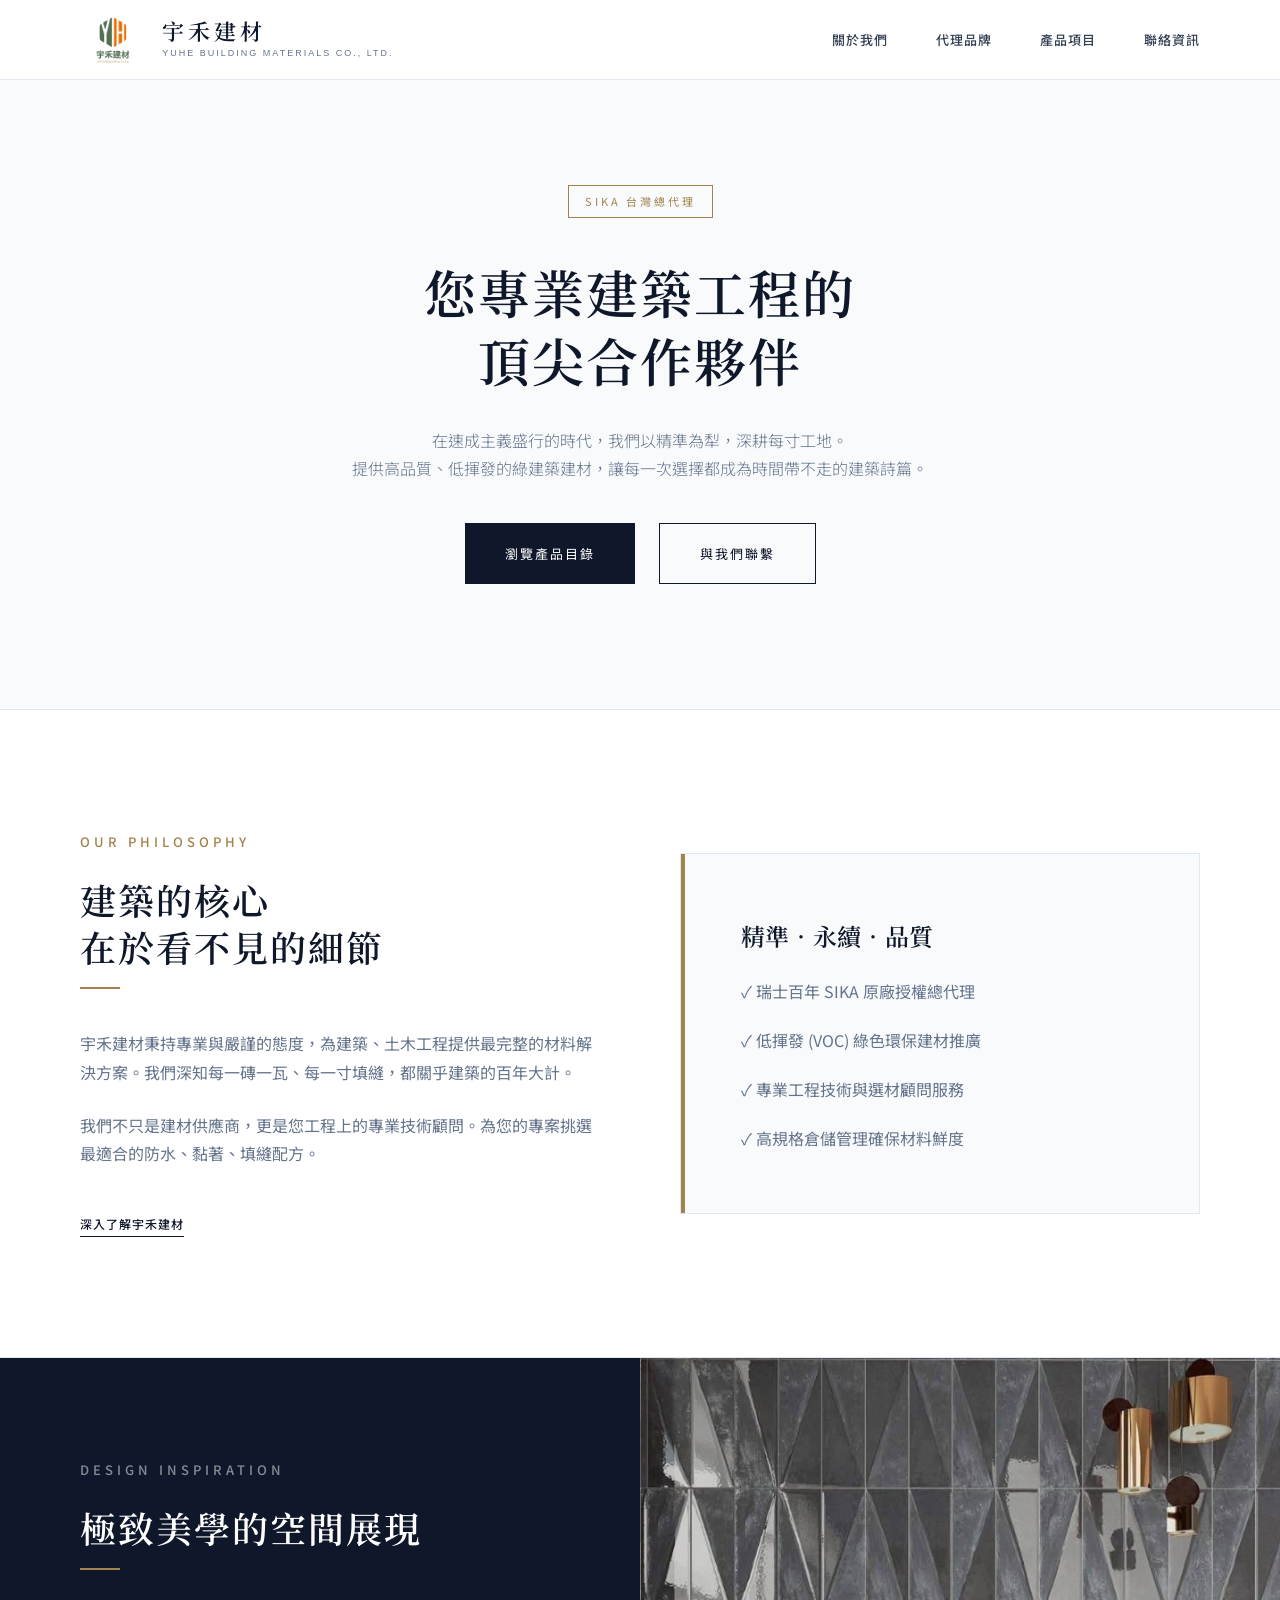
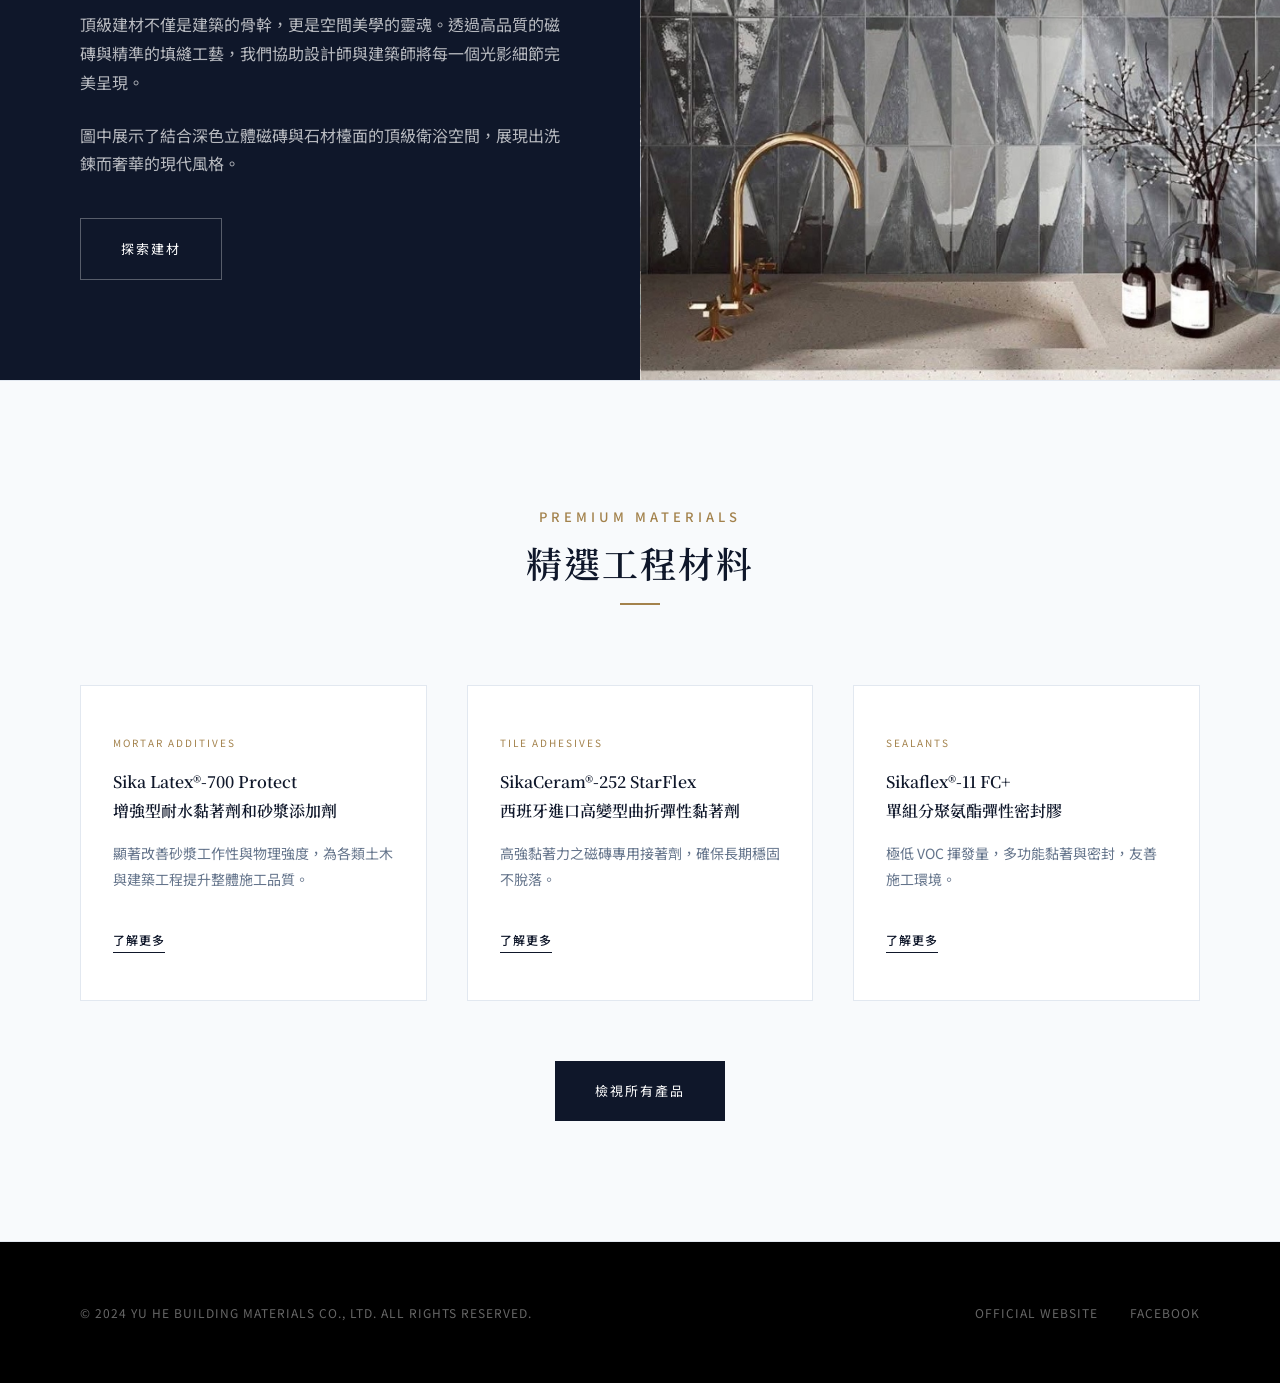
==== index.html @ 23c0bd8a "Add project showcase section with uploaded image" ====
<!DOCTYPE html>
<html lang="zh-TW">
<head>
  <meta charset="UTF-8">
  <meta name="viewport" content="width=device-width, initial-scale=1.0">
  <title>首頁 | 宇禾建材 YU HE BUILDING MATERIALS</title>
  <link rel="preconnect" href="https://fonts.googleapis.com">
  <link href="https://fonts.googleapis.com/css2?family=Noto+Serif+TC:wght@400;600;700&family=Noto+Sans+TC:wght@300;400;500&display=swap" rel="stylesheet">
  <link rel="stylesheet" href="style.css">
</head>
<body>
  <header>
    <div class="container header-inner">
      <a href="index.html" class="brand" style="flex-direction: row; align-items: center; gap: 16px;">
        <img src="logo.jpg" alt="宇禾建材 YH Logo" style="height: 56px; width: auto; mix-blend-mode: multiply;">
        <div style="display: flex; flex-direction: column;">
          <span class="brand-zh serif">宇禾建材</span>
          <span class="brand-en">Yuhe Building Materials Co., Ltd.</span>
        </div>
      </a>
      <div class="hamburger" id="mobile-menu-btn">
        <span></span><span></span><span></span>
      </div>
      <nav class="nav-links" id="nav-links">
        <a href="about.html" class="">關於我們</a>
        <a href="brand.html" class="">代理品牌</a>
        <a href="products.html" class="">產品項目</a>
        <a href="contact.html" class="">聯絡資訊</a>
      </nav>
    </div>
  </header>
  <div class="page-content">
    
      <section class="hero" style="display: flex; align-items: center; justify-content: center; min-height: 70vh; text-align: center;">
        <div class="container">
          <div class="hero-content" style="max-width: 800px; margin: 0 auto;">
            <span class="hero-tag reveal">SIKA 台灣總代理</span>
            <h1 class="hero-title reveal delay-1" style="font-size: 52px; line-height: 1.3;">您專業建築工程的<br>頂尖合作夥伴</h1>
            <p class="hero-desc reveal delay-2" style="font-size: 16px; margin: 0 auto 40px auto; color: var(--color-text-muted);">在速成主義盛行的時代，我們以精準為犁，深耕每寸工地。<br>提供高品質、低揮發的綠建築建材，讓每一次選擇都成為時間帶不走的建築詩篇。</p>
            <div class="hero-actions reveal delay-3" style="justify-content: center;">
              <a href="products.html" class="btn btn-primary">瀏覽產品目錄</a>
              <a href="contact.html" class="btn btn-outline">與我們聯繫</a>
            </div>
          </div>
        </div>
      </section>

      <!-- Scrollable Content 1: Brand Introduction -->
      <section class="section" style="background-color: var(--color-bg);">
        <div class="container grid-2" style="align-items: center;">
          <div class="reveal">
            <span class="section-subtitle">Our Philosophy</span>
            <h2 class="section-title">建築的核心<br>在於看不見的細節</h2>
            <div class="divider"></div>
            <p style="color: var(--color-text-muted); margin-bottom: 24px;">宇禾建材秉持專業與嚴謹的態度，為建築、土木工程提供最完整的材料解決方案。我們深知每一磚一瓦、每一寸填縫，都關乎建築的百年大計。</p>
            <p style="color: var(--color-text-muted); margin-bottom: 40px;">我們不只是建材供應商，更是您工程上的專業技術顧問。為您的專案挑選最適合的防水、黏著、填縫配方。</p>
            <a href="about.html" class="product-link">深入了解宇禾建材</a>
          </div>
          <div class="reveal delay-2" style="background-color: var(--color-bg-alt); padding: 60px; border: 1px solid var(--color-border); position: relative;">
            <div style="position: absolute; top: 0; left: 0; width: 4px; height: 100%; background-color: var(--color-accent);"></div>
            <h3 style="font-size: 24px; color: var(--color-primary); margin-bottom: 20px; font-weight: 600;" class="serif">精準．永續．品質</h3>
            <ul style="list-style: none; display: flex; flex-direction: column; gap: 20px; color: var(--color-text-muted);">
              <li>✓ 瑞士百年 SIKA 原廠授權總代理</li>
              <li>✓ 低揮發 (VOC) 綠色環保建材推廣</li>
              <li>✓ 專業工程技術與選材顧問服務</li>
              <li>✓ 高規格倉儲管理確保材料鮮度</li>
            </ul>
          </div>
        </div>
      </section>

      <!-- Scrollable Content 1.5: Project Showcase -->
      <section class="section" style="padding: 0; background-color: var(--color-primary); color: #FFF; overflow: hidden;">
        <div class="grid-2" style="gap: 0; align-items: stretch;">
          <div class="reveal" style="padding: 100px 80px; display: flex; flex-direction: column; justify-content: center;">
            <span class="section-subtitle" style="color: rgba(255,255,255,0.5);">Design Inspiration</span>
            <h2 class="section-title" style="color: #FFF;">極致美學的空間展現</h2>
            <div class="divider" style="background-color: var(--color-accent);"></div>
            <p style="color: rgba(255,255,255,0.7); margin-bottom: 24px;">頂級建材不僅是建築的骨幹，更是空間美學的靈魂。透過高品質的磁磚與精準的填縫工藝，我們協助設計師與建築師將每一個光影細節完美呈現。</p>
            <p style="color: rgba(255,255,255,0.7); margin-bottom: 40px;">圖中展示了結合深色立體磁磚與石材檯面的頂級衛浴空間，展現出洗鍊而奢華的現代風格。</p>
            <div>
              <a href="products.html" class="btn btn-outline" style="border-color: rgba(255,255,255,0.3); color: #FFF;">探索建材</a>
            </div>
          </div>
          <div class="reveal delay-2" style="position: relative; min-height: 600px;">
            <div style="position: absolute; inset: 0; background-image: url('showcase.jpg'); background-size: cover; background-position: center; border-left: 1px solid rgba(255,255,255,0.1);"></div>
          </div>
        </div>
      </section>

      <!-- Scrollable Content 2: Feature Products -->
      <section class="section" style="background-color: var(--color-bg-alt);">
        <div class="container">
          <div style="text-align: center; margin-bottom: 80px;" class="reveal">
            <span class="section-subtitle" style="display:inline-block; margin-bottom:12px;">Premium Materials</span>
            <h2 class="section-title">精選工程材料</h2>
            <div class="divider" style="margin: 0 auto;"></div>
          </div>
          <div class="grid-3">
            <div class="product-card reveal delay-1">
              <span class="product-category">Mortar Additives</span>
              <h3 class="product-title" style="font-size: 16px; min-height: 50px;">Sika Latex®-700 Protect<br>增強型耐水黏著劑和砂漿添加劑</h3>
              <p>顯著改善砂漿工作性與物理強度，為各類土木與建築工程提升整體施工品質。</p>
              <a href="products.html" class="product-link">了解更多</a>
            </div>
            <div class="product-card reveal delay-2">
              <span class="product-category">Tile Adhesives</span>
              <h3 class="product-title" style="font-size: 16px; min-height: 50px;">SikaCeram®-252 StarFlex<br>西班牙進口高變型曲折彈性黏著劑</h3>
              <p>高強黏著力之磁磚專用接著劑，確保長期穩固不脫落。</p>
              <a href="products.html" class="product-link">了解更多</a>
            </div>
            <div class="product-card reveal delay-3">
              <span class="product-category">Sealants</span>
              <h3 class="product-title" style="font-size: 16px; min-height: 50px;">Sikaflex®-11 FC+<br>單組分聚氨酯彈性密封膠</h3>
              <p>極低 VOC 揮發量，多功能黏著與密封，友善施工環境。</p>
              <a href="products.html" class="product-link">了解更多</a>
            </div>
          </div>
          <div style="text-align: center; margin-top: 60px;" class="reveal delay-4">
            <a href="products.html" class="btn btn-primary">檢視所有產品</a>
          </div>
        </div>
      </section>
    
  </div>
  <footer>
    <div class="container footer-inner">
      <div class="copyright">&copy; 2024 YU HE BUILDING MATERIALS CO., LTD. ALL RIGHTS RESERVED.</div>
      <div class="footer-links">
        <a href="index.html">OFFICIAL WEBSITE</a>
        <a href="https://www.facebook.com/p/%E5%AE%87%E7%A6%BE%E5%BB%BA%E6%9D%90-61561918858893/" target="_blank">FACEBOOK</a>
      </div>
    </div>
  </footer>
  
  <script>
    // Mobile menu toggle
    const btn = document.getElementById('mobile-menu-btn');
    const nav = document.getElementById('nav-links');
    if(btn && nav) {
      btn.addEventListener('click', () => {
        nav.classList.toggle('active');
      });
    }

    // Scroll Animations
    document.addEventListener("DOMContentLoaded", () => {
      const observer = new IntersectionObserver((entries) => {
        entries.forEach(entry => {
          if (entry.isIntersecting) {
            entry.target.classList.add('active');
          }
        });
      }, { threshold: 0.1 });

      document.querySelectorAll('.reveal').forEach(el => {
        observer.observe(el);
      });
      
      // Trigger animations for elements already in viewport on load
      setTimeout(() => {
        document.querySelectorAll('.reveal').forEach(el => {
          const rect = el.getBoundingClientRect();
          if(rect.top < window.innerHeight) {
            el.classList.add('active');
          }
        });
      }, 100);
    });
  </script>
</body>
</html>
---- style.css ----
:root {
  --color-primary: #0F172A;
  --color-secondary: #334155;
  --color-accent: #A3824C;
  --color-accent-hover: #8C6D3A;
  --color-bg: #FFFFFF;
  --color-bg-alt: #F8FAFC;
  --color-border: #E2E8F0;
  --color-text: #1E293B;
  --color-text-muted: #64748B;
  --spacing-section: 120px;
  --layout-max-width: 1200px;
  --transition-standard: all 0.4s ease;
}
* { margin: 0; padding: 0; box-sizing: border-box; }
html { scroll-behavior: smooth; }
body { 
  font-family: 'Noto Sans TC', sans-serif; 
  background-color: var(--color-bg);
  color: var(--color-text);
  line-height: 1.8;
  -webkit-font-smoothing: antialiased;
}
h1, h2, h3, h4, .serif { font-family: 'Noto Serif TC', serif; font-weight: 600; }
a { text-decoration: none; color: inherit; transition: var(--transition-standard); }
ul { list-style: none; }
.container { max-width: var(--layout-max-width); margin: 0 auto; padding: 0 40px; }
.grid-2 { display: grid; grid-template-columns: 1fr 1fr; gap: 80px; }
.grid-3 { display: grid; grid-template-columns: repeat(3, 1fr); gap: 40px; }
.section-title { font-size: 36px; color: var(--color-primary); margin-bottom: 16px; line-height: 1.3; letter-spacing: 2px; }
.section-subtitle { font-size: 13px; text-transform: uppercase; letter-spacing: 4px; color: var(--color-accent); margin-bottom: 24px; display: block; font-weight: 500; }
.divider { width: 40px; height: 2px; background-color: var(--color-accent); margin-bottom: 40px; }
header { position: fixed; top: 0; left: 0; right: 0; background-color: rgba(255, 255, 255, 0.98); border-bottom: 1px solid var(--color-border); z-index: 1000; height: 80px; display: flex; align-items: center; }
.header-inner { display: flex; justify-content: space-between; align-items: center; width: 100%; }
.brand { display: flex; flex-direction: column; }
.brand-zh { font-size: 22px; color: var(--color-primary); letter-spacing: 4px; line-height: 1.2; }
.brand-en { font-size: 9px; color: var(--color-text-muted); letter-spacing: 2px; text-transform: uppercase; font-family: sans-serif; }
.nav-links { display: flex; gap: 48px; }
.nav-links a { font-size: 13px; letter-spacing: 1px; color: var(--color-secondary); font-weight: 500; position: relative; }
.nav-links a.active { color: var(--color-accent); }
.nav-links a::after { content: ''; position: absolute; bottom: -4px; left: 0; right: 0; height: 1px; background-color: var(--color-accent); transform: scaleX(0); transform-origin: right; transition: transform 0.4s ease; }
.nav-links a:hover::after, .nav-links a.active::after { transform: scaleX(1); transform-origin: left; }
.hamburger { display: none; flex-direction: column; gap: 5px; cursor: pointer; padding: 10px; z-index: 1001; }
.hamburger span { width: 24px; height: 2px; background: var(--color-primary); transition: 0.3s; }
.page-content { padding-top: 80px; min-height: calc(100vh - 150px); }
.hero { padding-top: 100px; padding-bottom: 120px; background-color: var(--color-bg-alt); border-bottom: 1px solid var(--color-border); overflow: hidden; }
.hero-content { max-width: 800px; }
.hero-tag { display: inline-block; padding: 6px 16px; border: 1px solid var(--color-accent); color: var(--color-accent); font-size: 11px; letter-spacing: 3px; text-transform: uppercase; margin-bottom: 40px; }
.hero-title { font-size: 56px; line-height: 1.2; color: var(--color-primary); margin-bottom: 32px; letter-spacing: 2px; }
.hero-desc { font-size: 18px; color: var(--color-text-muted); max-width: 600px; margin-bottom: 56px; font-weight: 300; }
.btn { display: inline-flex; align-items: center; justify-content: center; padding: 18px 40px; font-size: 13px; letter-spacing: 2px; text-transform: uppercase; cursor: pointer; border: none; text-align: center; }
.btn-primary { background-color: var(--color-primary); color: #FFF; }
.btn-primary:hover { background-color: var(--color-accent); }
.btn-outline { background-color: transparent; color: var(--color-primary); border: 1px solid var(--color-primary); }
.btn-outline:hover { background-color: var(--color-primary); color: #FFF; }
.hero-actions { display: flex; gap: 24px; }
.section { padding: var(--spacing-section) 0; border-bottom: 1px solid var(--color-border); }
.brand-content { padding-right: 40px; }
.brand-text p { margin-bottom: 24px; color: var(--color-text-muted); font-size: 15px; }
.brand-stats { display: grid; grid-template-columns: 1fr 1fr; gap: 32px; margin-top: 48px; border-top: 1px solid var(--color-border); padding-top: 40px; }
.stat-item { display: flex; flex-direction: column; }
.stat-num { font-size: 36px; color: var(--color-primary); line-height: 1; margin-bottom: 8px; }
.stat-label { font-size: 12px; color: var(--color-text-muted); letter-spacing: 1px; text-transform: uppercase; }
.brand-image-placeholder { background-color: var(--color-primary); height: 100%; min-height: 500px; display: flex; flex-direction: column; align-items: center; justify-content: center; color: #FFF; text-align: center; padding: 40px; }
.sika-logo { font-size: 64px; letter-spacing: 12px; margin-bottom: 16px; font-weight: 700; }
.sika-sub { font-size: 11px; letter-spacing: 4px; opacity: 0.6; font-family: sans-serif; }
.product-card { border: 1px solid var(--color-border); padding: 48px 32px; background-color: var(--color-bg); transition: var(--transition-standard); }
.product-card:hover { border-color: var(--color-accent); box-shadow: 0 10px 30px rgba(15, 23, 42, 0.05); transform: translateY(-4px); }
.product-category { font-size: 10px; color: var(--color-accent); letter-spacing: 2px; text-transform: uppercase; margin-bottom: 16px; display: block; }
.product-title { font-size: 20px; color: var(--color-primary); margin-bottom: 16px; }
.product-card p { font-size: 14px; color: var(--color-text-muted); margin-bottom: 32px; }
.product-link { font-size: 12px; color: var(--color-primary); letter-spacing: 1px; font-weight: 500; text-transform: uppercase; border-bottom: 1px solid var(--color-primary); padding-bottom: 4px; }
.product-link:hover { color: var(--color-accent); border-color: var(--color-accent); }
.contact-wrapper { background-color: var(--color-primary); color: #FFF; padding: 80px; }
.contact-wrapper .section-title { color: #FFF; }
.contact-list { display: flex; flex-direction: column; gap: 32px; }
.contact-item { display: flex; flex-direction: column; gap: 8px; }
.contact-item-label { font-size: 11px; color: var(--color-accent); letter-spacing: 2px; text-transform: uppercase; }
.contact-item-value { font-size: 18px; font-weight: 300; letter-spacing: 1px; line-height: 1.6; }
.contact-item-value a { color: #FFF; }
.contact-item-value a:hover { color: var(--color-accent); }
.map-box { border: 1px solid rgba(255,255,255,0.2); height: 100%; min-height: 400px; display: flex; align-items: center; justify-content: center; background-color: rgba(255,255,255,0.02); }
.map-text { font-size: 13px; letter-spacing: 2px; color: rgba(255,255,255,0.5); text-transform: uppercase; }
footer { padding: 60px 0; background-color: #000000; color: rgba(255,255,255,0.4); font-size: 12px; letter-spacing: 1px; }
.footer-inner { display: flex; justify-content: space-between; align-items: center; }
.footer-links { display: flex; gap: 32px; }
.footer-links a:hover { color: #FFF; }

/* ANIMATIONS */
.reveal { opacity: 0; transform: translateY(40px); transition: all 1s cubic-bezier(0.2, 0.8, 0.2, 1); }
.reveal.active { opacity: 1; transform: translateY(0); }
.delay-1 { transition-delay: 0.2s; }
.delay-2 { transition-delay: 0.4s; }
.delay-3 { transition-delay: 0.6s; }
.delay-4 { transition-delay: 0.8s; }

/* RESPONSIVE DESIGN (RWD) */
@media (max-width: 992px) {
  :root { --spacing-section: 80px; }
  .grid-2 { grid-template-columns: 1fr; gap: 60px; } 
  .grid-3 { grid-template-columns: 1fr 1fr; gap: 32px; } 
  .contact-wrapper { padding: 40px; } 
  .hero-title { font-size: 40px !important; } 
  .brand-content { padding-right: 0; }
  .brand-image-placeholder { min-height: 350px; }
}
@media (max-width: 768px) {
  :root { --spacing-section: 60px; }
  .container { padding: 0 20px; }
  .grid-3 { grid-template-columns: 1fr; } 
  
  /* Mobile Menu */
  .hamburger { display: flex; }
  .nav-links { 
    display: flex; 
    flex-direction: column; 
    position: fixed; 
    top: 80px; left: 0; right: 0; 
    background-color: #FFF; 
    border-bottom: 1px solid var(--color-border);
    padding: 20px; gap: 24px; 
    text-align: center;
    box-shadow: 0 10px 20px rgba(0,0,0,0.05);
    opacity: 0; visibility: hidden;
    transform: translateY(-10px);
    transition: all 0.3s ease;
  }
  .nav-links.active { opacity: 1; visibility: visible; transform: translateY(0); }
  
  /* Sections */
  .hero { padding-top: 60px; padding-bottom: 60px; }
  .hero-title { font-size: 32px !important; }
  .hero-desc { font-size: 15px; margin-bottom: 40px; }
  .hero-actions { flex-direction: column; gap: 16px; width: 100%; }
  .btn { width: 100%; }
  .section-title { font-size: 28px; }
  .product-card { padding: 32px 24px; }
  
  .footer-inner { flex-direction: column; gap: 24px; text-align: center; } 
  .footer-links { flex-wrap: wrap; justify-content: center; gap: 16px; }
}
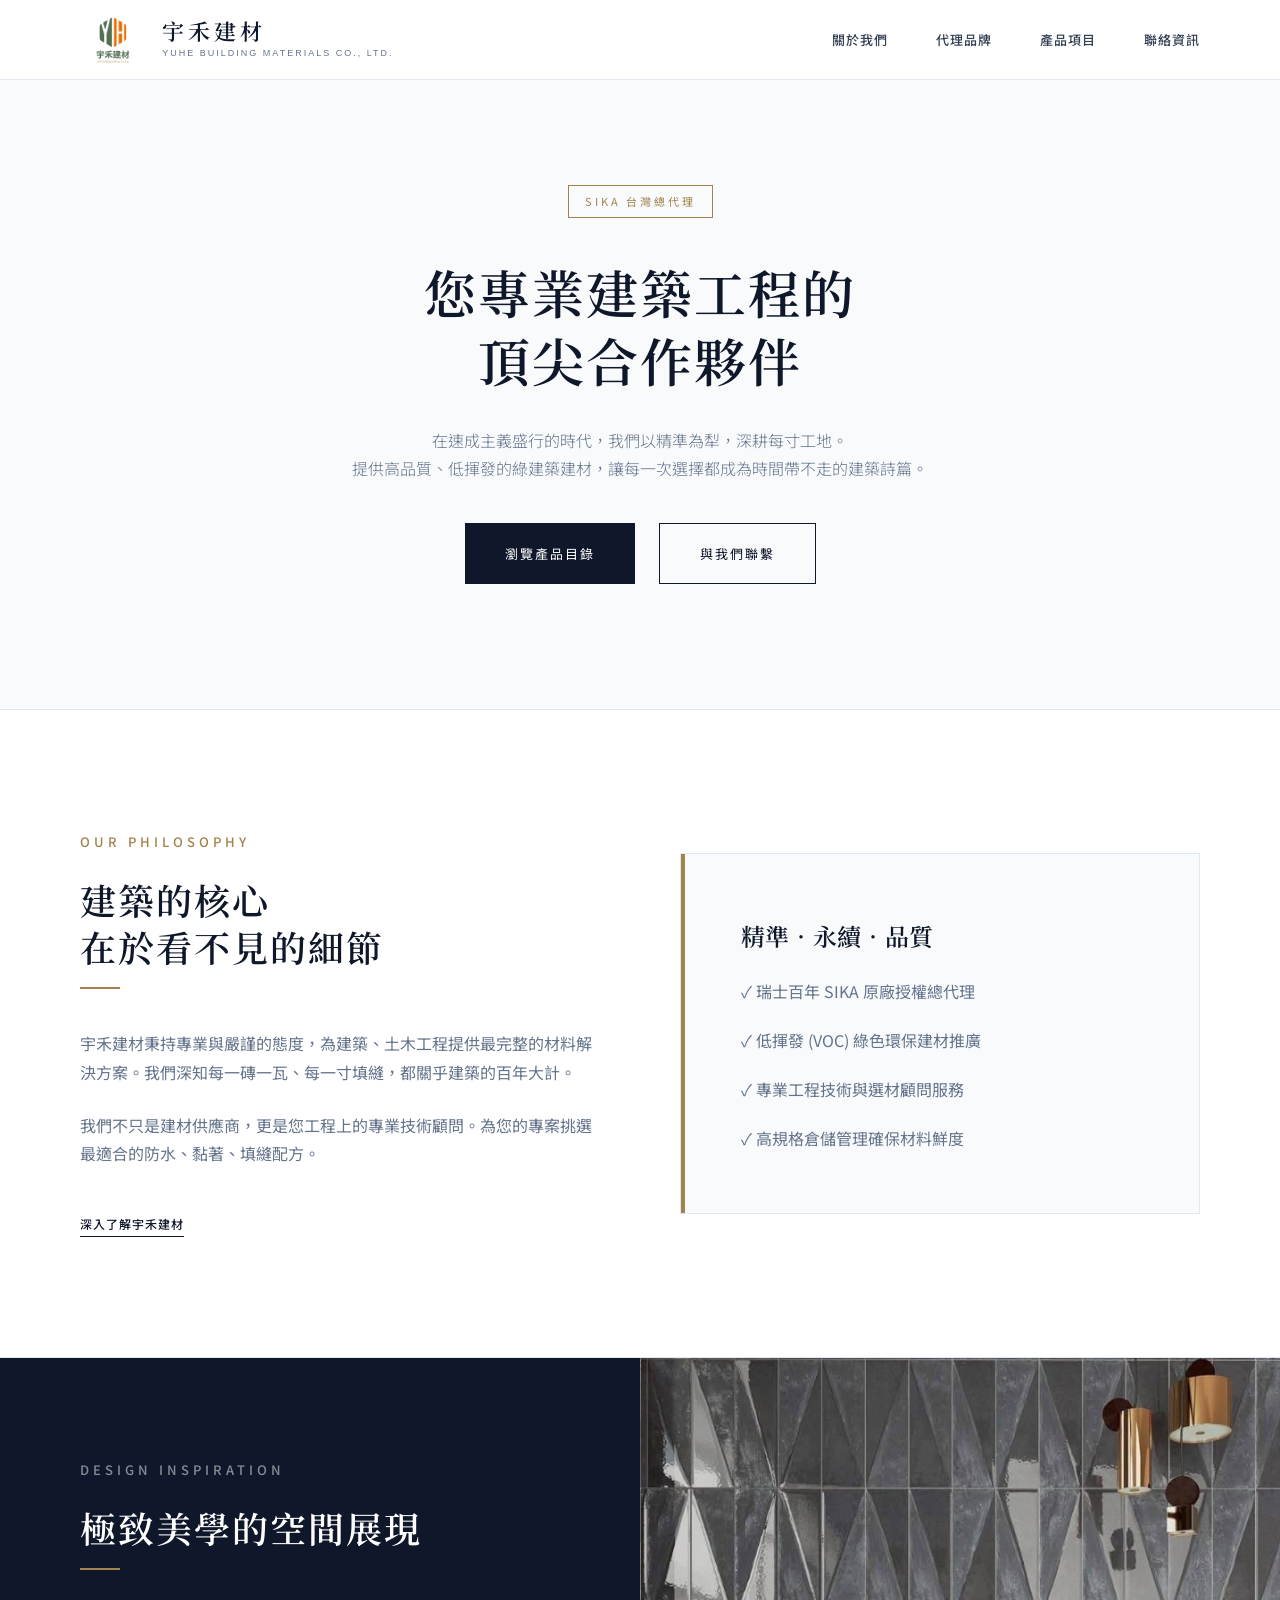
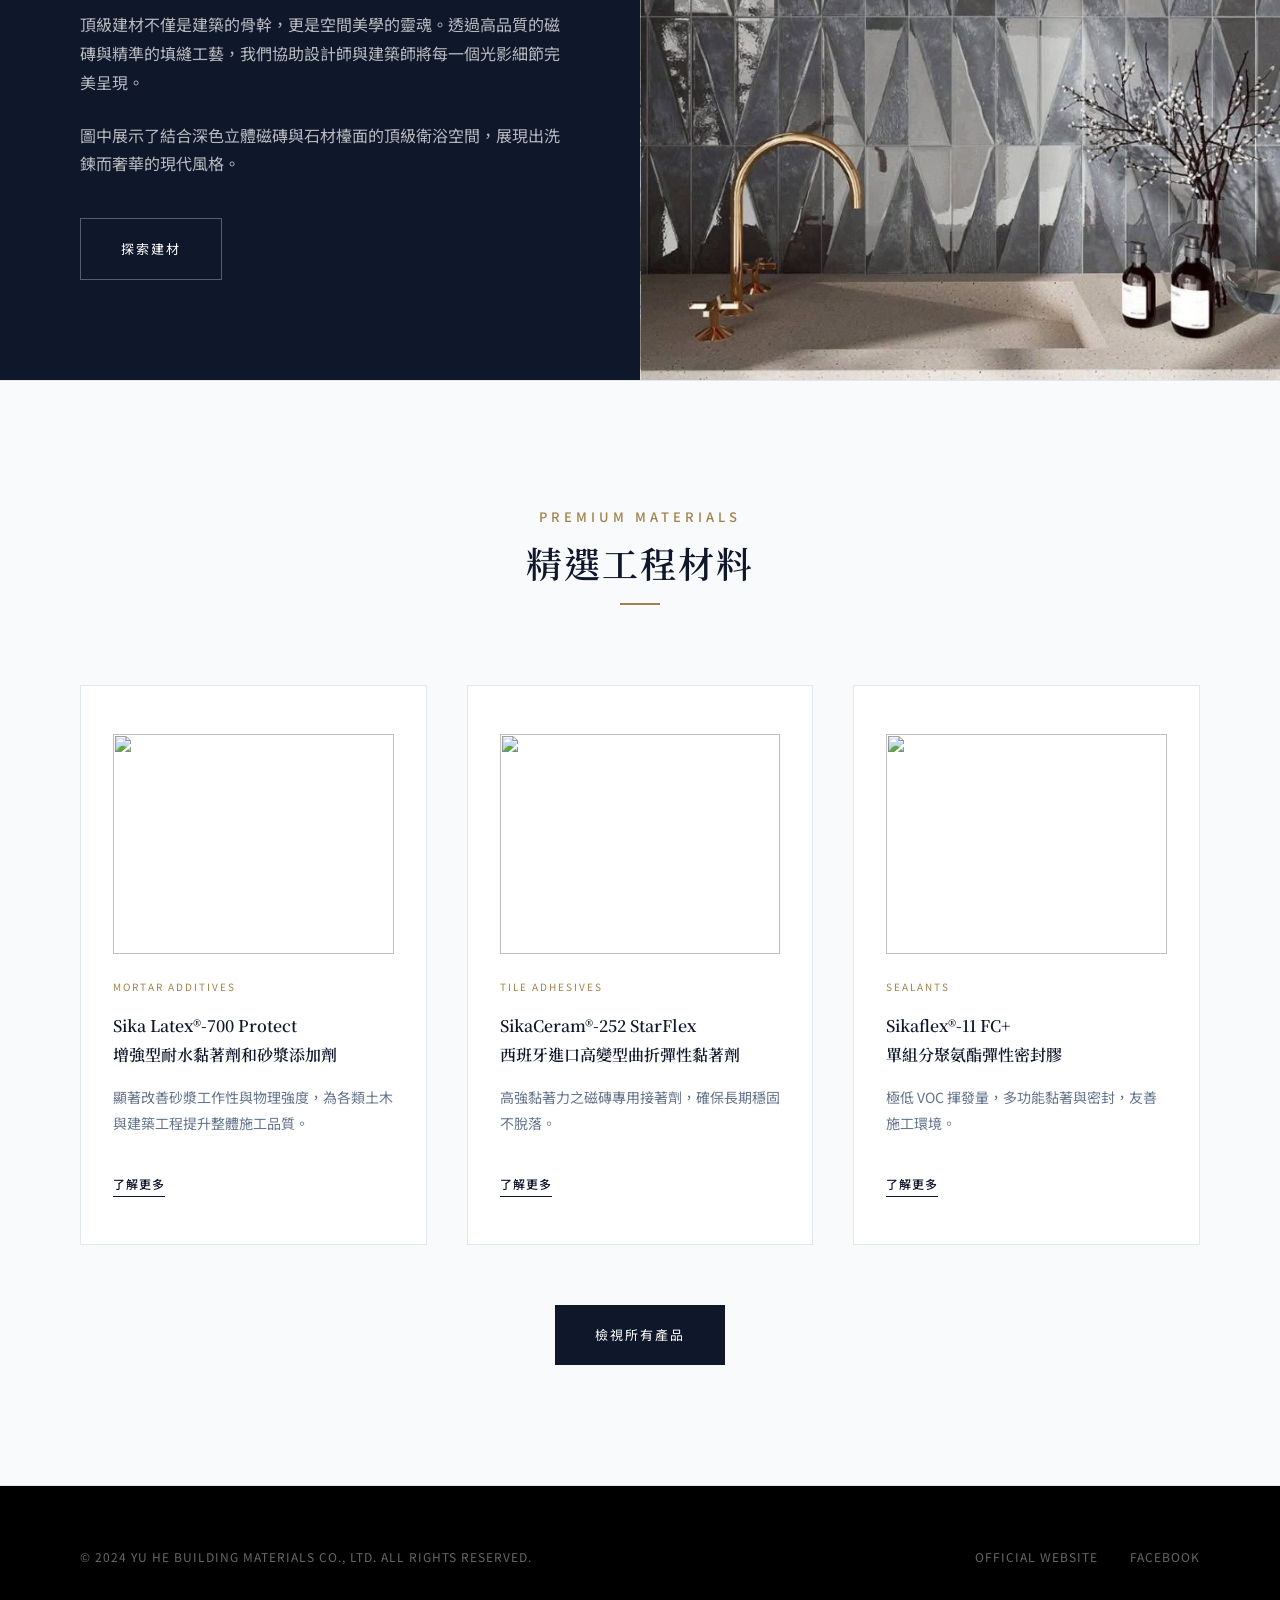
==== commit 29b5e434: "Fix product images not showing and add lazy loading" ====
--- a/index.html
+++ b/index.html
@@ -98,18 +98,21 @@
           </div>
           <div class="grid-3">
             <div class="product-card reveal delay-1">
+              <div style="text-align: center;"><img src="https://static.wixstatic.com/media/13d483_7caf9b67ad4b4cb39ee834f6c1eaee6c~mv2.jpg" loading="lazy" style="width: 100%; height: 220px; object-fit: contain; margin-bottom: 24px;"></div>
               <span class="product-category">Mortar Additives</span>
               <h3 class="product-title" style="font-size: 16px; min-height: 50px;">Sika Latex®-700 Protect<br>增強型耐水黏著劑和砂漿添加劑</h3>
               <p>顯著改善砂漿工作性與物理強度，為各類土木與建築工程提升整體施工品質。</p>
               <a href="products.html" class="product-link">了解更多</a>
             </div>
             <div class="product-card reveal delay-2">
+              <div style="text-align: center;"><img src="https://static.wixstatic.com/media/13d483_9706aa16a95a44fb89778eb01a4d1f8e~mv2.jpg" loading="lazy" style="width: 100%; height: 220px; object-fit: contain; margin-bottom: 24px;"></div>
               <span class="product-category">Tile Adhesives</span>
               <h3 class="product-title" style="font-size: 16px; min-height: 50px;">SikaCeram®-252 StarFlex<br>西班牙進口高變型曲折彈性黏著劑</h3>
               <p>高強黏著力之磁磚專用接著劑，確保長期穩固不脫落。</p>
               <a href="products.html" class="product-link">了解更多</a>
             </div>
             <div class="product-card reveal delay-3">
+              <div style="text-align: center;"><img src="https://static.wixstatic.com/media/13d483_5ffd7fae088a4349a107155f17cc42bf~mv2.jpg" loading="lazy" style="width: 100%; height: 220px; object-fit: contain; margin-bottom: 24px;"></div>
               <span class="product-category">Sealants</span>
               <h3 class="product-title" style="font-size: 16px; min-height: 50px;">Sikaflex®-11 FC+<br>單組分聚氨酯彈性密封膠</h3>
               <p>極低 VOC 揮發量，多功能黏著與密封，友善施工環境。</p>
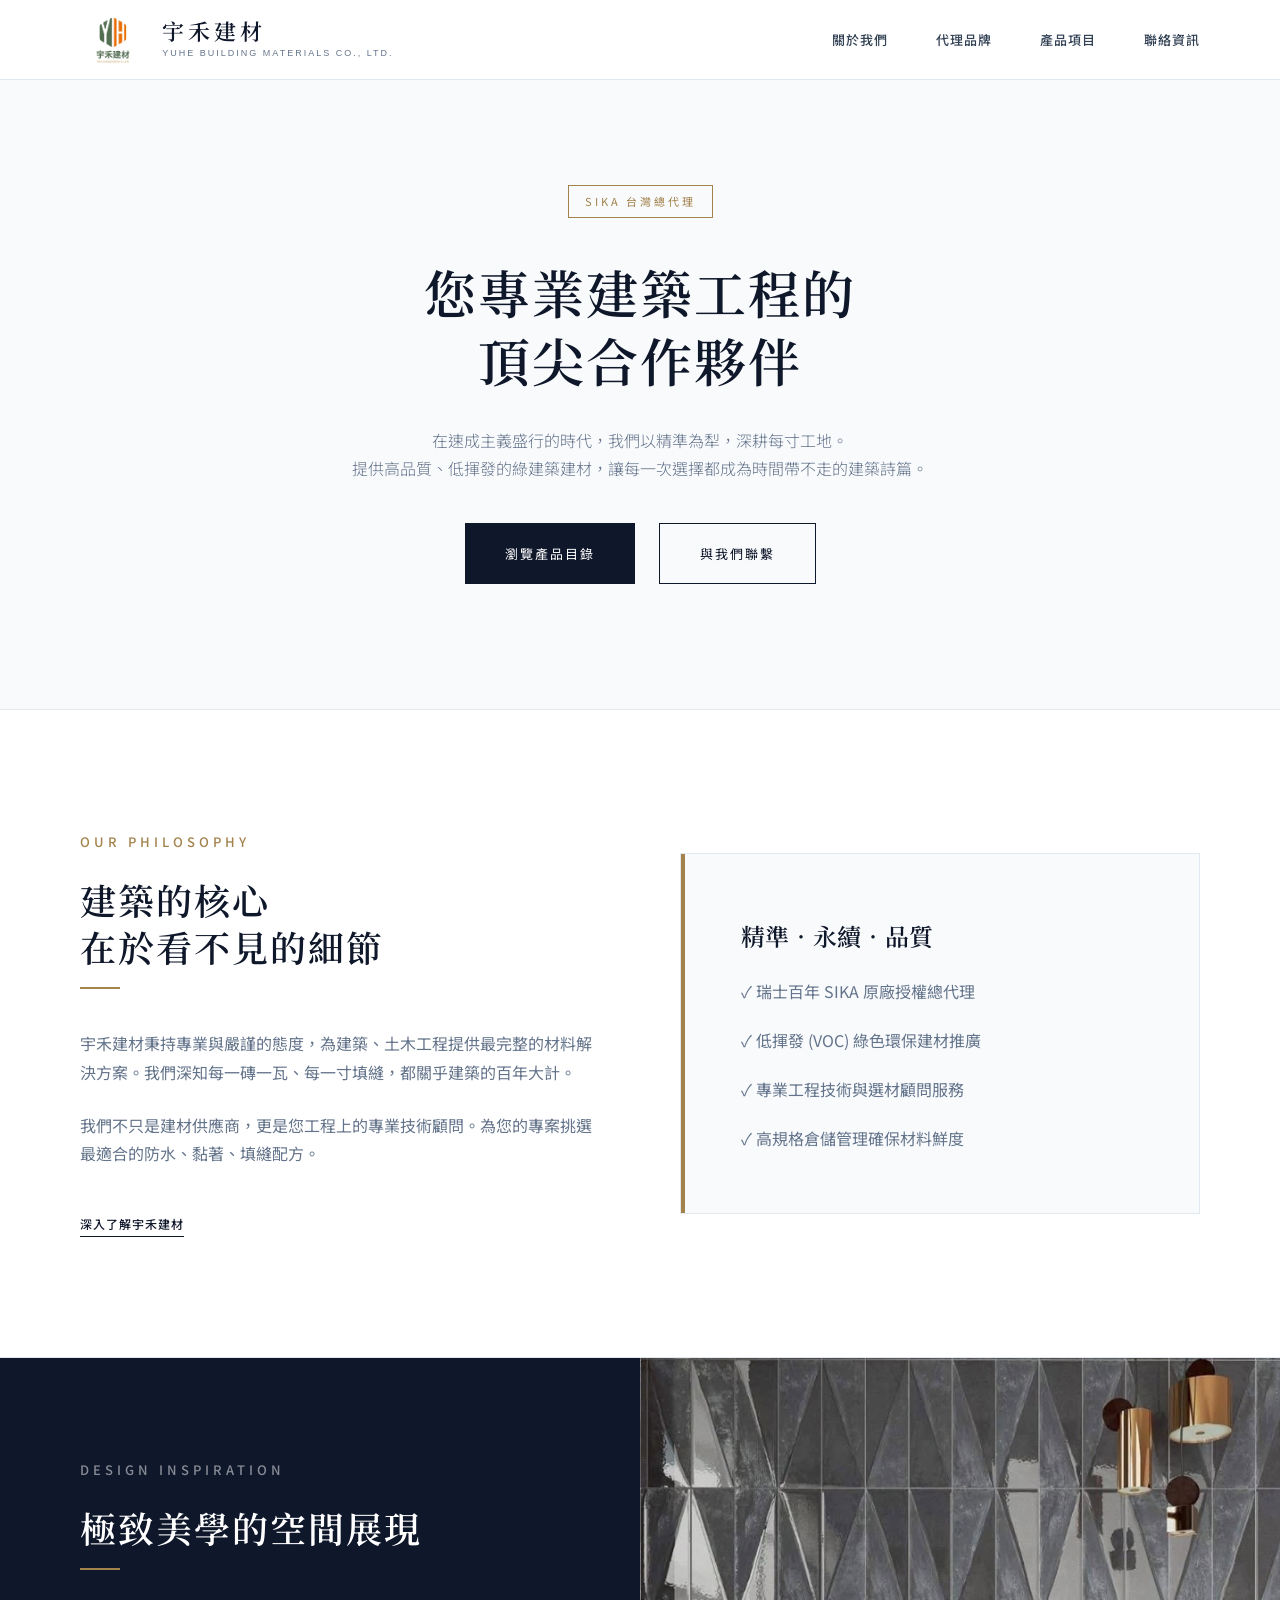
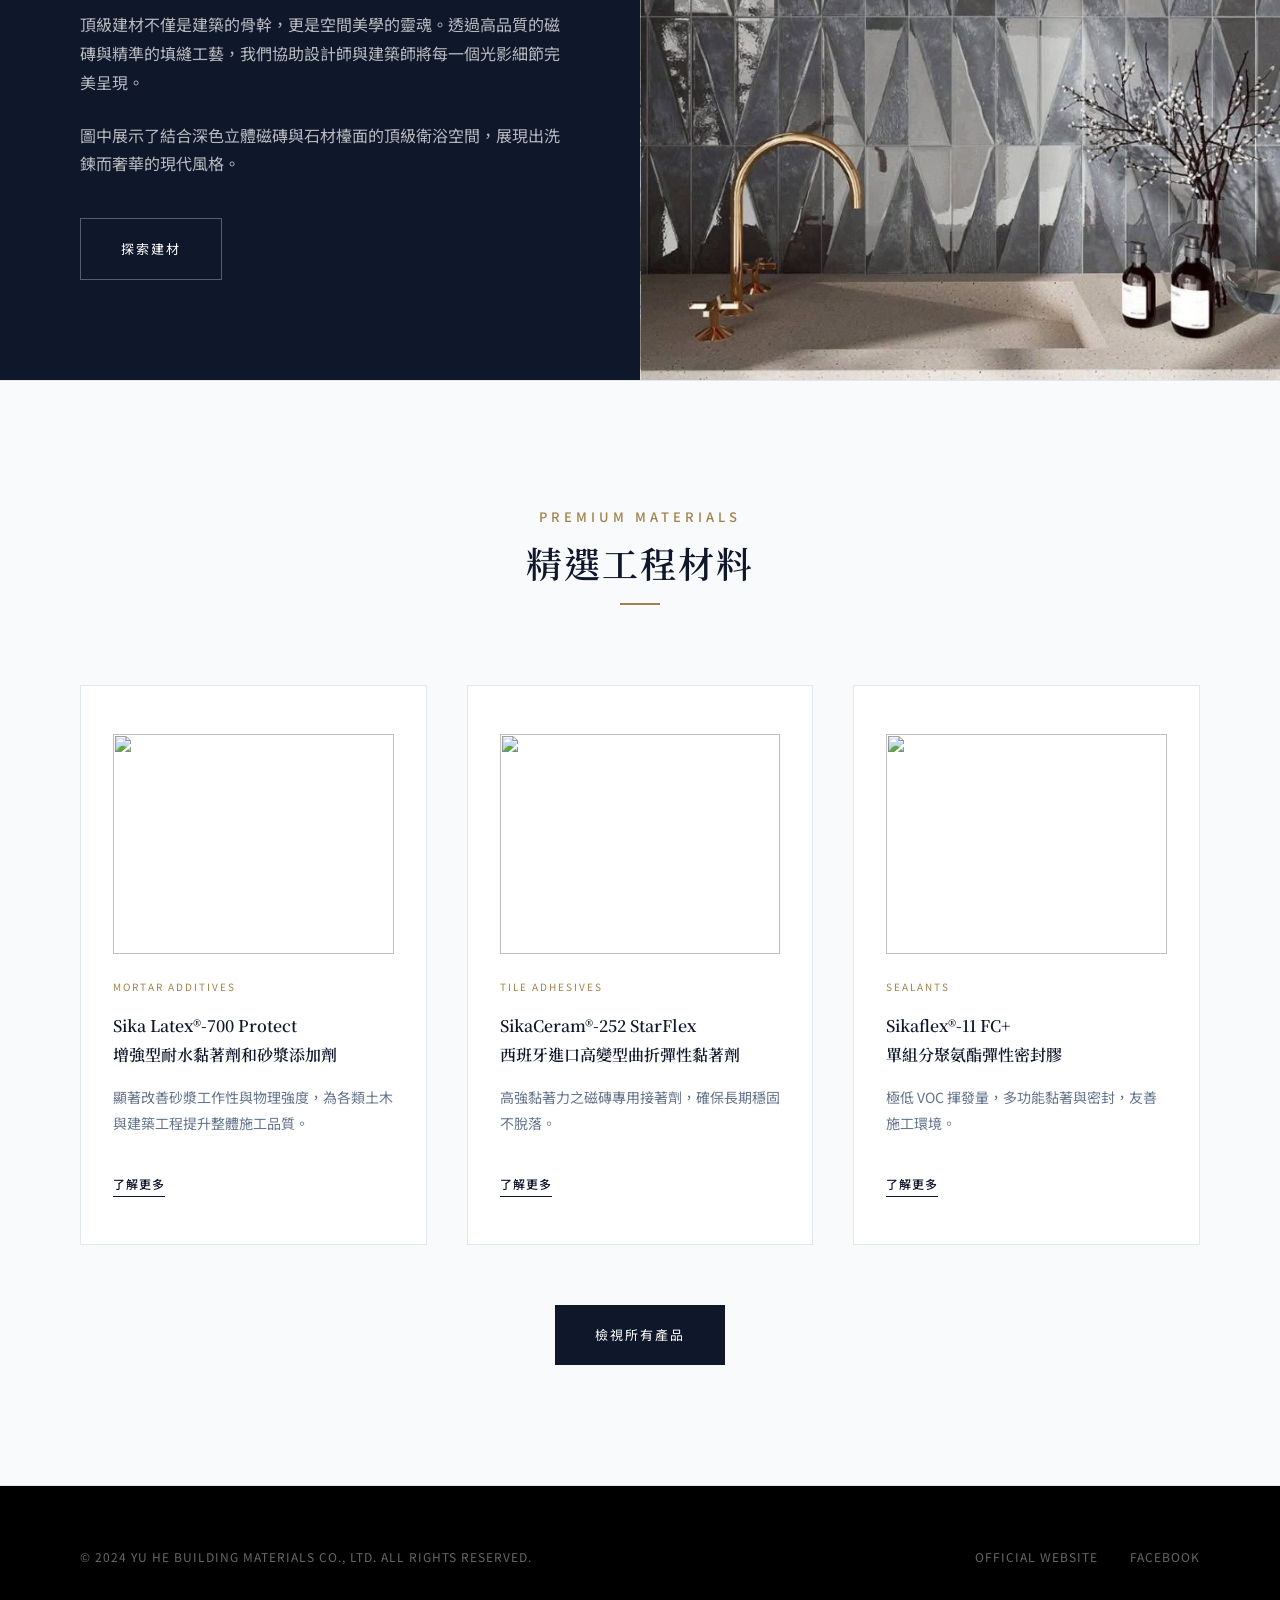
==== commit 87706421: "Fix incorrect image mappings and header blending" ====
--- a/index.html
+++ b/index.html
@@ -12,7 +12,7 @@
   <header>
     <div class="container header-inner">
       <a href="index.html" class="brand" style="flex-direction: row; align-items: center; gap: 16px;">
-        <img src="logo.jpg" alt="宇禾建材 YH Logo" style="height: 56px; width: auto; mix-blend-mode: multiply;">
+        <img src="logo.jpg" alt="宇禾建材 YH Logo" style="height: 56px; width: auto;">
         <div style="display: flex; flex-direction: column;">
           <span class="brand-zh serif">宇禾建材</span>
           <span class="brand-en">Yuhe Building Materials Co., Ltd.</span>
@@ -98,7 +98,7 @@
           </div>
           <div class="grid-3">
             <div class="product-card reveal delay-1">
-              <div style="text-align: center;"><img src="https://static.wixstatic.com/media/13d483_7caf9b67ad4b4cb39ee834f6c1eaee6c~mv2.jpg" loading="lazy" style="width: 100%; height: 220px; object-fit: contain; margin-bottom: 24px;"></div>
+              <div style="text-align: center;"><img src="https://static.wixstatic.com/media/13d483_85a0bbcd800b42ae867a7d2fc0bfa25a~mv2.jpg" loading="lazy" style="width: 100%; height: 220px; object-fit: contain; margin-bottom: 24px;"></div>
               <span class="product-category">Mortar Additives</span>
               <h3 class="product-title" style="font-size: 16px; min-height: 50px;">Sika Latex®-700 Protect<br>增強型耐水黏著劑和砂漿添加劑</h3>
               <p>顯著改善砂漿工作性與物理強度，為各類土木與建築工程提升整體施工品質。</p>
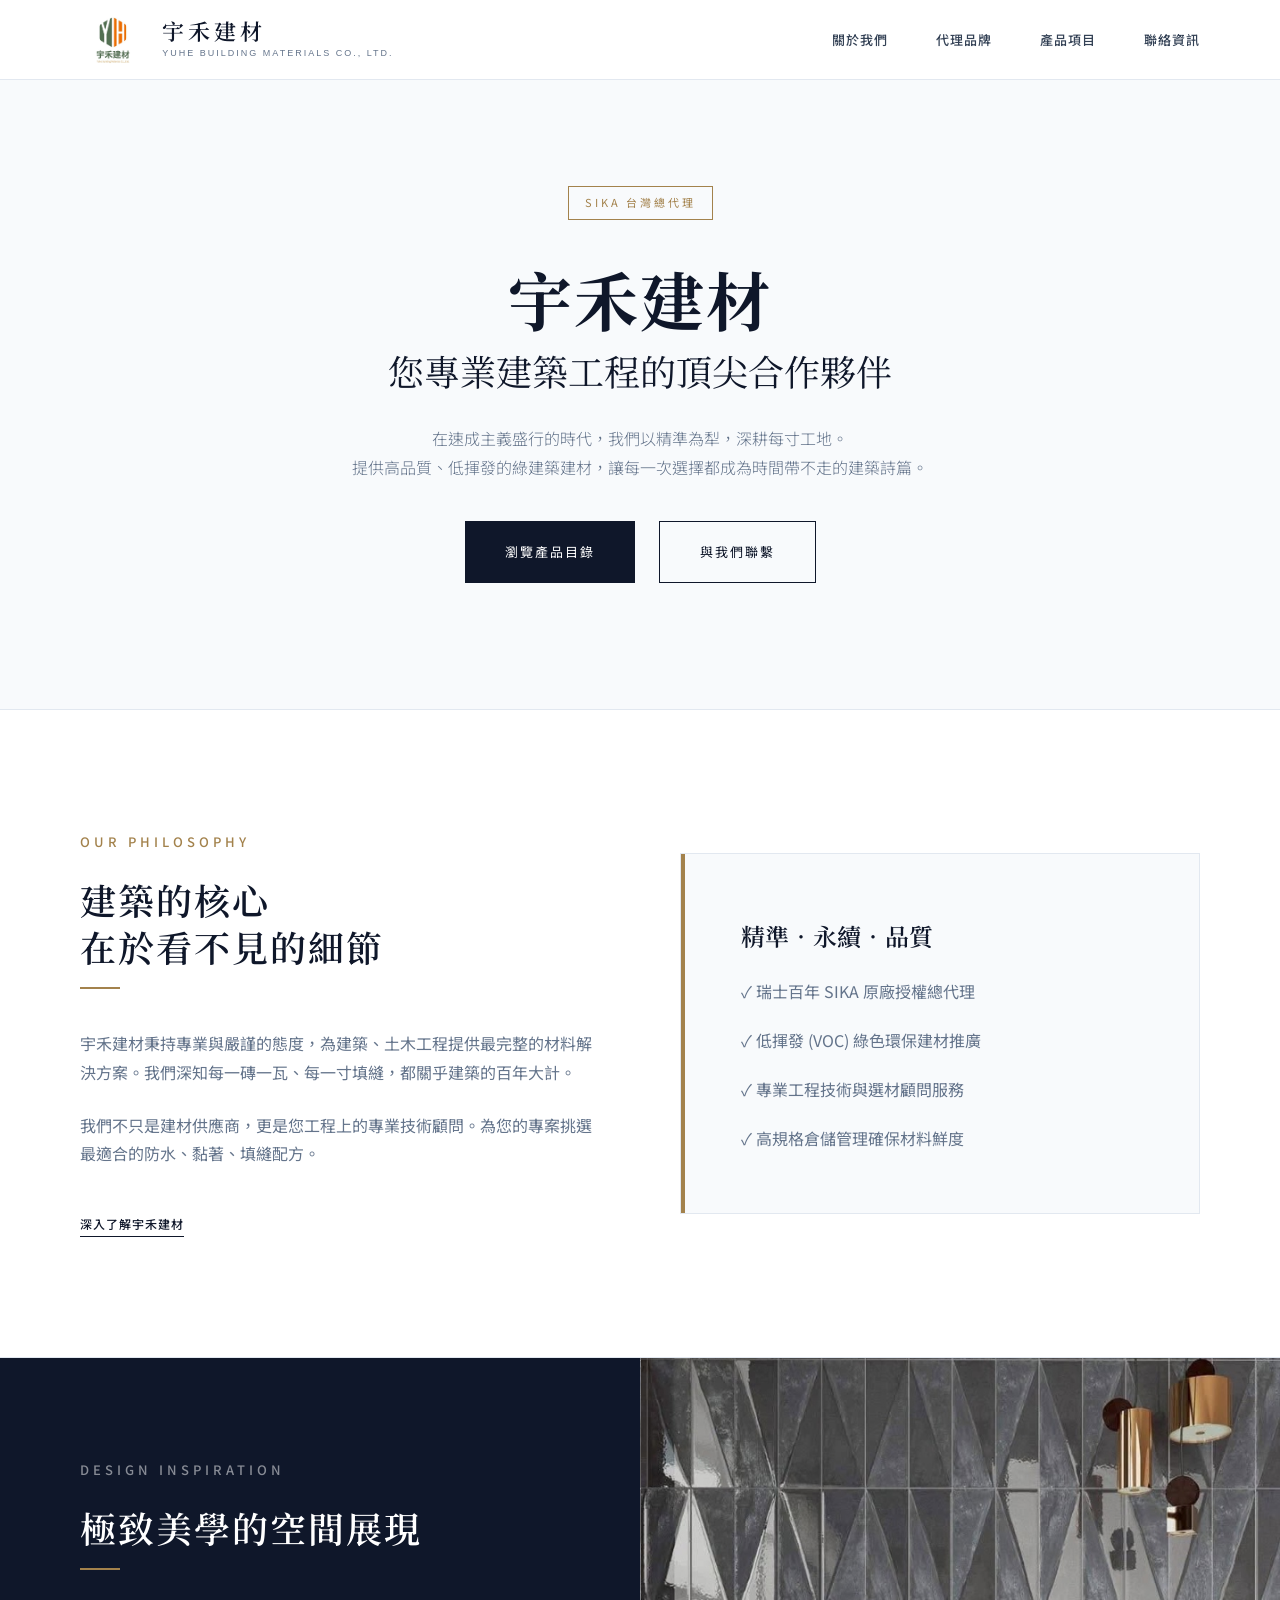
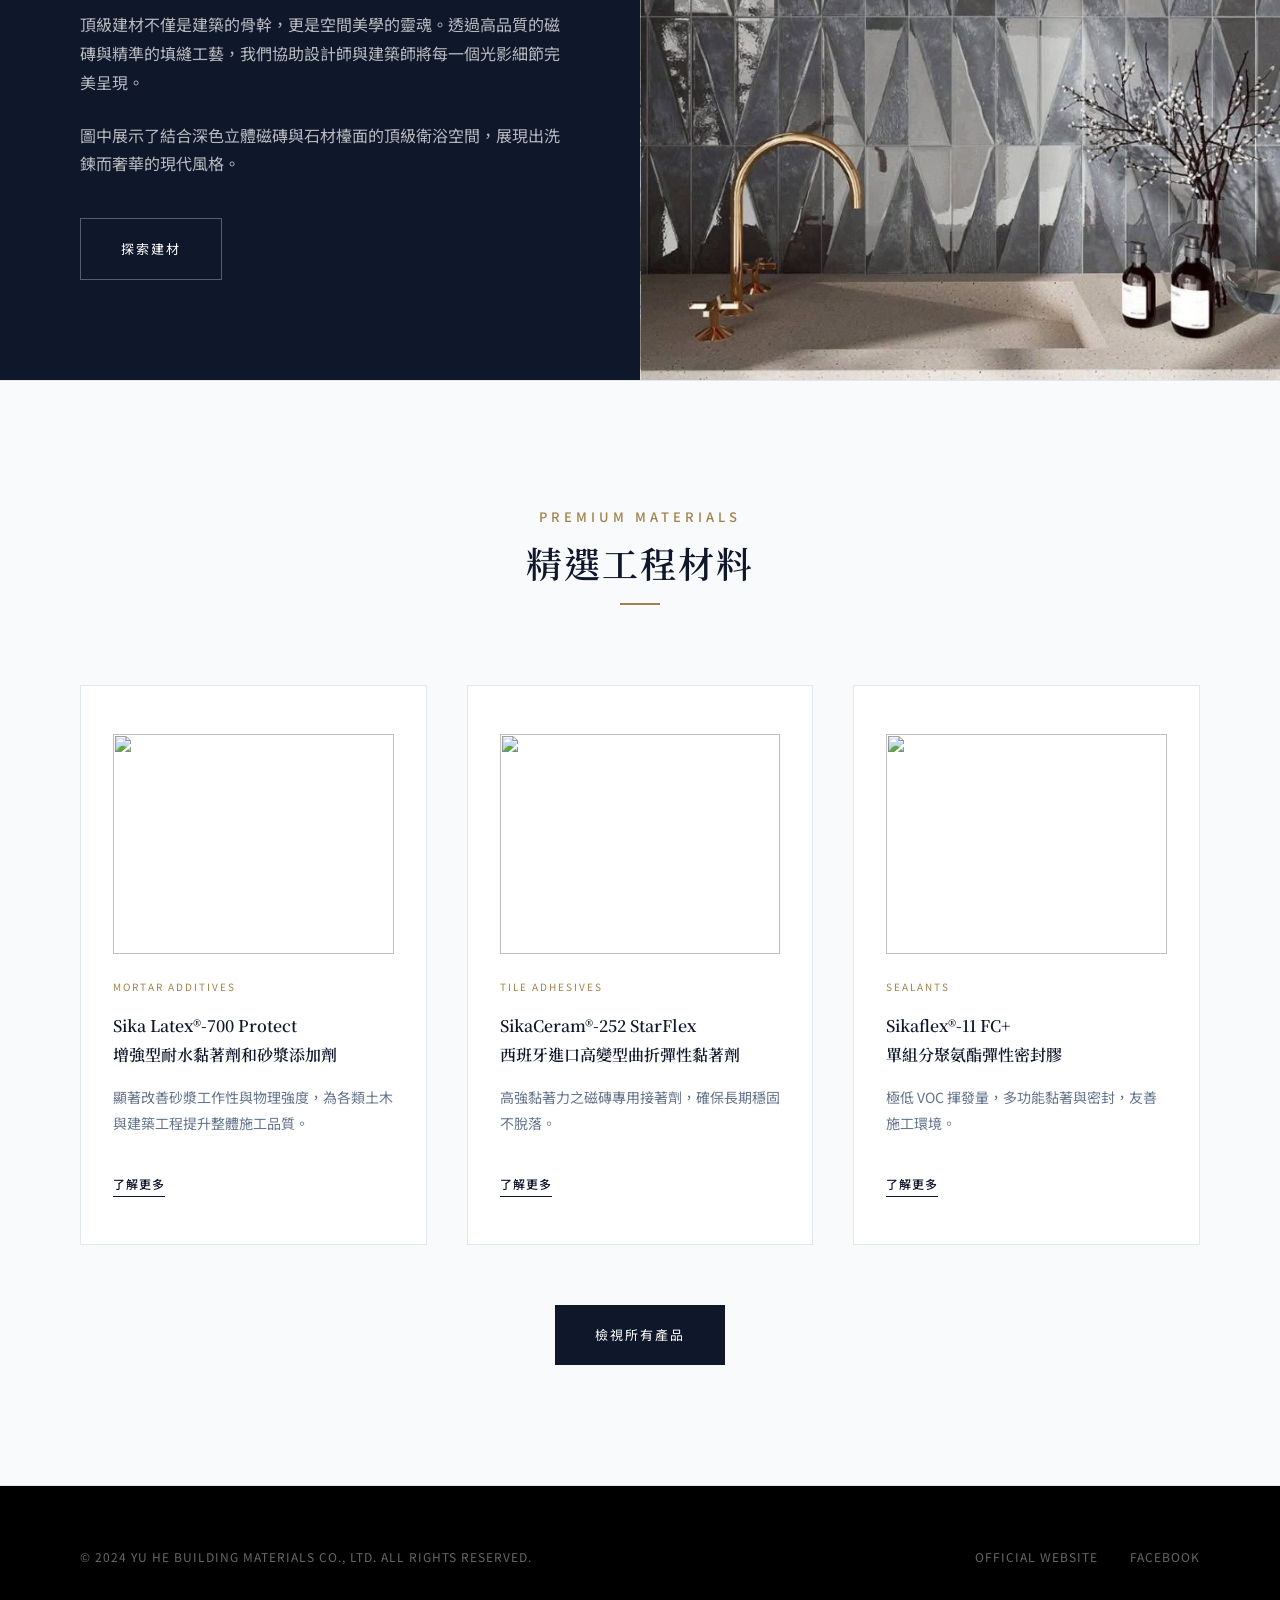
==== commit bef08863: "Update hero text to feature 宇禾建材" ====
--- a/index.html
+++ b/index.html
@@ -35,7 +35,7 @@
         <div class="container">
           <div class="hero-content" style="max-width: 800px; margin: 0 auto;">
             <span class="hero-tag reveal">SIKA 台灣總代理</span>
-            <h1 class="hero-title reveal delay-1" style="font-size: 52px; line-height: 1.3;">您專業建築工程的<br>頂尖合作夥伴</h1>
+            <h1 class="hero-title reveal delay-1" style="font-size: 64px; font-weight: 700; line-height: 1.2; letter-spacing: 2px;">宇禾建材<br><span style="font-size: 36px; font-weight: 400; display: block; margin-top: 12px; letter-spacing: 0;">您專業建築工程的頂尖合作夥伴</span></h1>
             <p class="hero-desc reveal delay-2" style="font-size: 16px; margin: 0 auto 40px auto; color: var(--color-text-muted);">在速成主義盛行的時代，我們以精準為犁，深耕每寸工地。<br>提供高品質、低揮發的綠建築建材，讓每一次選擇都成為時間帶不走的建築詩篇。</p>
             <div class="hero-actions reveal delay-3" style="justify-content: center;">
               <a href="products.html" class="btn btn-primary">瀏覽產品目錄</a>
@@ -98,21 +98,21 @@
           </div>
           <div class="grid-3">
             <div class="product-card reveal delay-1">
-              <div style="text-align: center;"><img src="https://static.wixstatic.com/media/13d483_85a0bbcd800b42ae867a7d2fc0bfa25a~mv2.jpg" loading="lazy" style="width: 100%; height: 220px; object-fit: contain; margin-bottom: 24px;"></div>
+              <div style="text-align: center;"><img src="https://static.wixstatic.com/media/13d483_85a0bbcd800b42ae867a7d2fc0bfa25a~mv2.jpg/v1/fit/w_500,h_500,q_90/file.jpg" loading="lazy" style="width: 100%; height: 220px; object-fit: contain; margin-bottom: 24px;"></div>
               <span class="product-category">Mortar Additives</span>
               <h3 class="product-title" style="font-size: 16px; min-height: 50px;">Sika Latex®-700 Protect<br>增強型耐水黏著劑和砂漿添加劑</h3>
               <p>顯著改善砂漿工作性與物理強度，為各類土木與建築工程提升整體施工品質。</p>
               <a href="products.html" class="product-link">了解更多</a>
             </div>
             <div class="product-card reveal delay-2">
-              <div style="text-align: center;"><img src="https://static.wixstatic.com/media/13d483_9706aa16a95a44fb89778eb01a4d1f8e~mv2.jpg" loading="lazy" style="width: 100%; height: 220px; object-fit: contain; margin-bottom: 24px;"></div>
+              <div style="text-align: center;"><img src="https://static.wixstatic.com/media/13d483_9706aa16a95a44fb89778eb01a4d1f8e~mv2.jpg/v1/fit/w_500,h_500,q_90/file.jpg" loading="lazy" style="width: 100%; height: 220px; object-fit: contain; margin-bottom: 24px;"></div>
               <span class="product-category">Tile Adhesives</span>
               <h3 class="product-title" style="font-size: 16px; min-height: 50px;">SikaCeram®-252 StarFlex<br>西班牙進口高變型曲折彈性黏著劑</h3>
               <p>高強黏著力之磁磚專用接著劑，確保長期穩固不脫落。</p>
               <a href="products.html" class="product-link">了解更多</a>
             </div>
             <div class="product-card reveal delay-3">
-              <div style="text-align: center;"><img src="https://static.wixstatic.com/media/13d483_5ffd7fae088a4349a107155f17cc42bf~mv2.jpg" loading="lazy" style="width: 100%; height: 220px; object-fit: contain; margin-bottom: 24px;"></div>
+              <div style="text-align: center;"><img src="https://static.wixstatic.com/media/13d483_5ffd7fae088a4349a107155f17cc42bf~mv2.jpg/v1/fit/w_500,h_500,q_90/file.jpg" loading="lazy" style="width: 100%; height: 220px; object-fit: contain; margin-bottom: 24px;"></div>
               <span class="product-category">Sealants</span>
               <h3 class="product-title" style="font-size: 16px; min-height: 50px;">Sikaflex®-11 FC+<br>單組分聚氨酯彈性密封膠</h3>
               <p>極低 VOC 揮發量，多功能黏著與密封，友善施工環境。</p>
--- a/style.css
+++ b/style.css
@@ -88,12 +88,12 @@
 .footer-links a:hover { color: #FFF; }
 
 /* ANIMATIONS */
-.reveal { opacity: 0; transform: translateY(40px); transition: all 1s cubic-bezier(0.2, 0.8, 0.2, 1); }
+.reveal { opacity: 0; transform: translateY(20px); transition: all 0.4s ease-out; }
 .reveal.active { opacity: 1; transform: translateY(0); }
-.delay-1 { transition-delay: 0.2s; }
-.delay-2 { transition-delay: 0.4s; }
-.delay-3 { transition-delay: 0.6s; }
-.delay-4 { transition-delay: 0.8s; }
+.delay-1 { transition-delay: 0.05s; }
+.delay-2 { transition-delay: 0.1s; }
+.delay-3 { transition-delay: 0.15s; }
+.delay-4 { transition-delay: 0.2s; }
 
 /* RESPONSIVE DESIGN (RWD) */
 @media (max-width: 992px) {
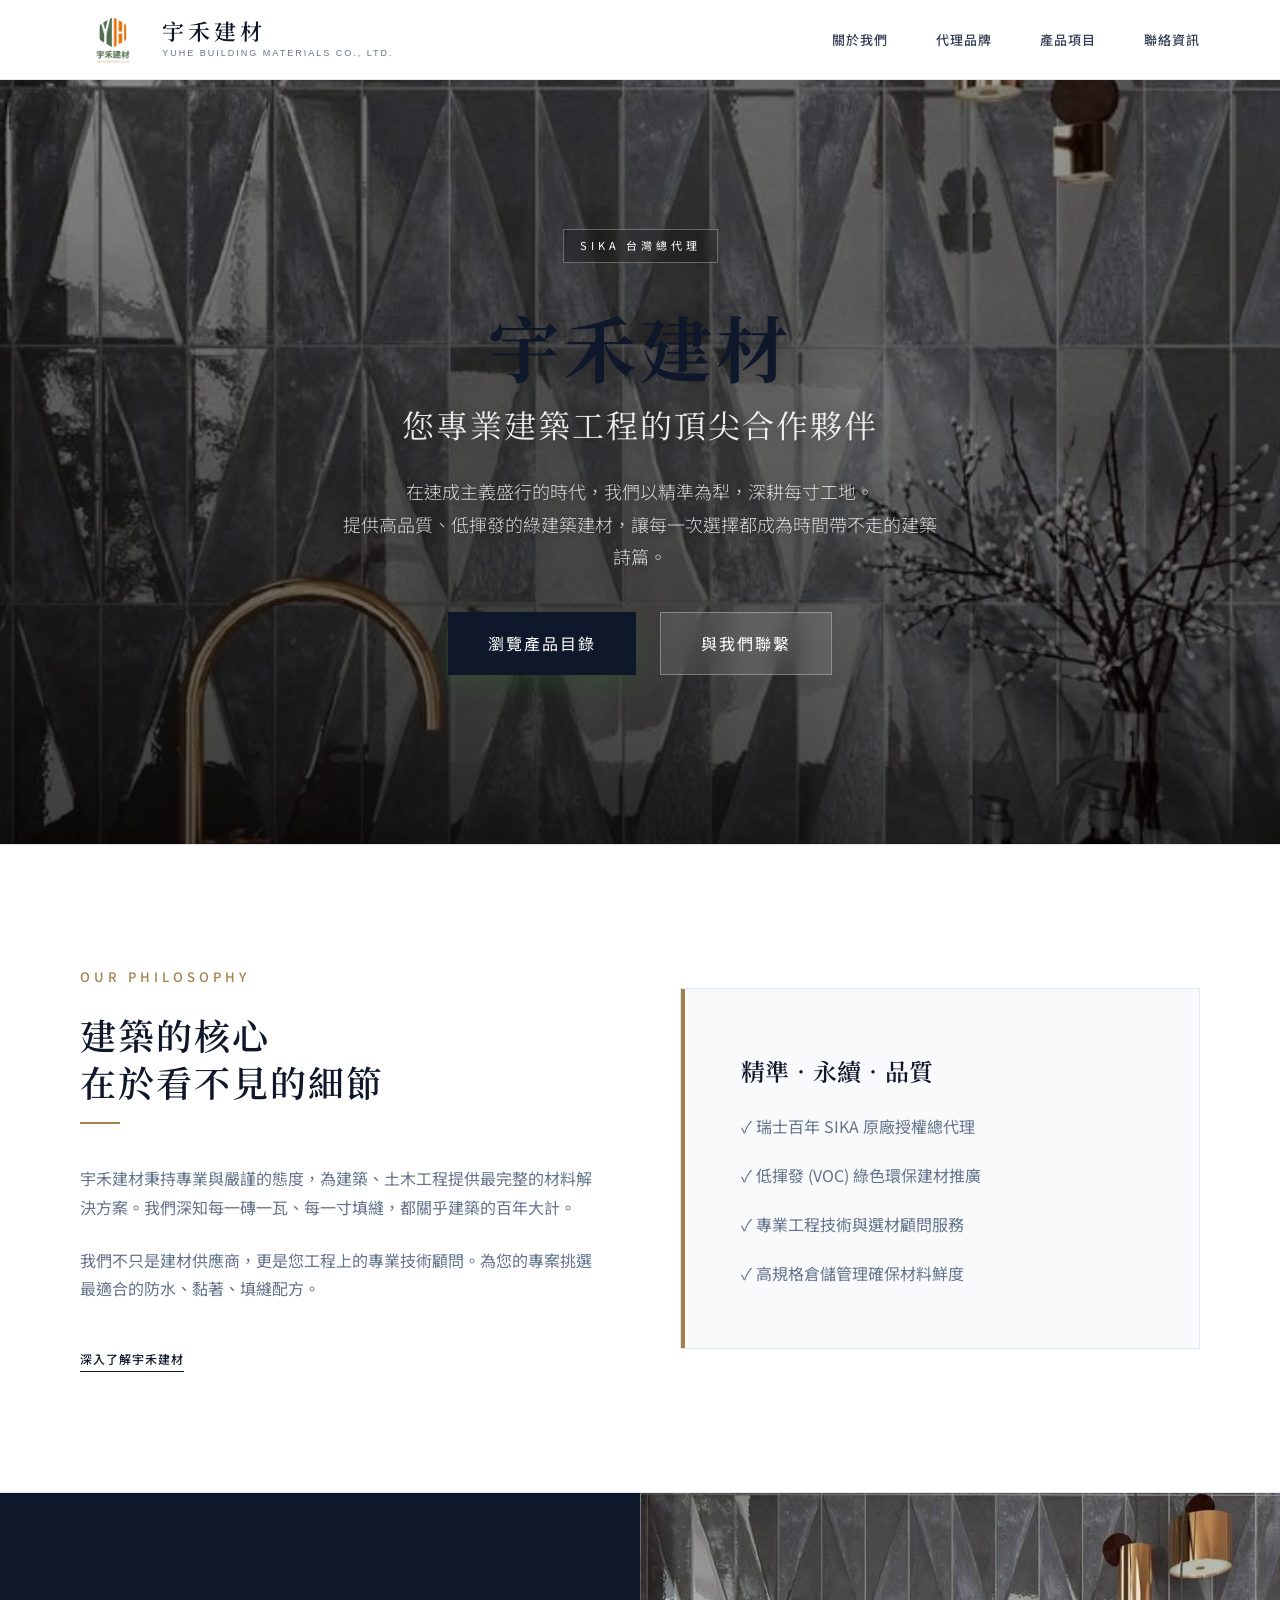
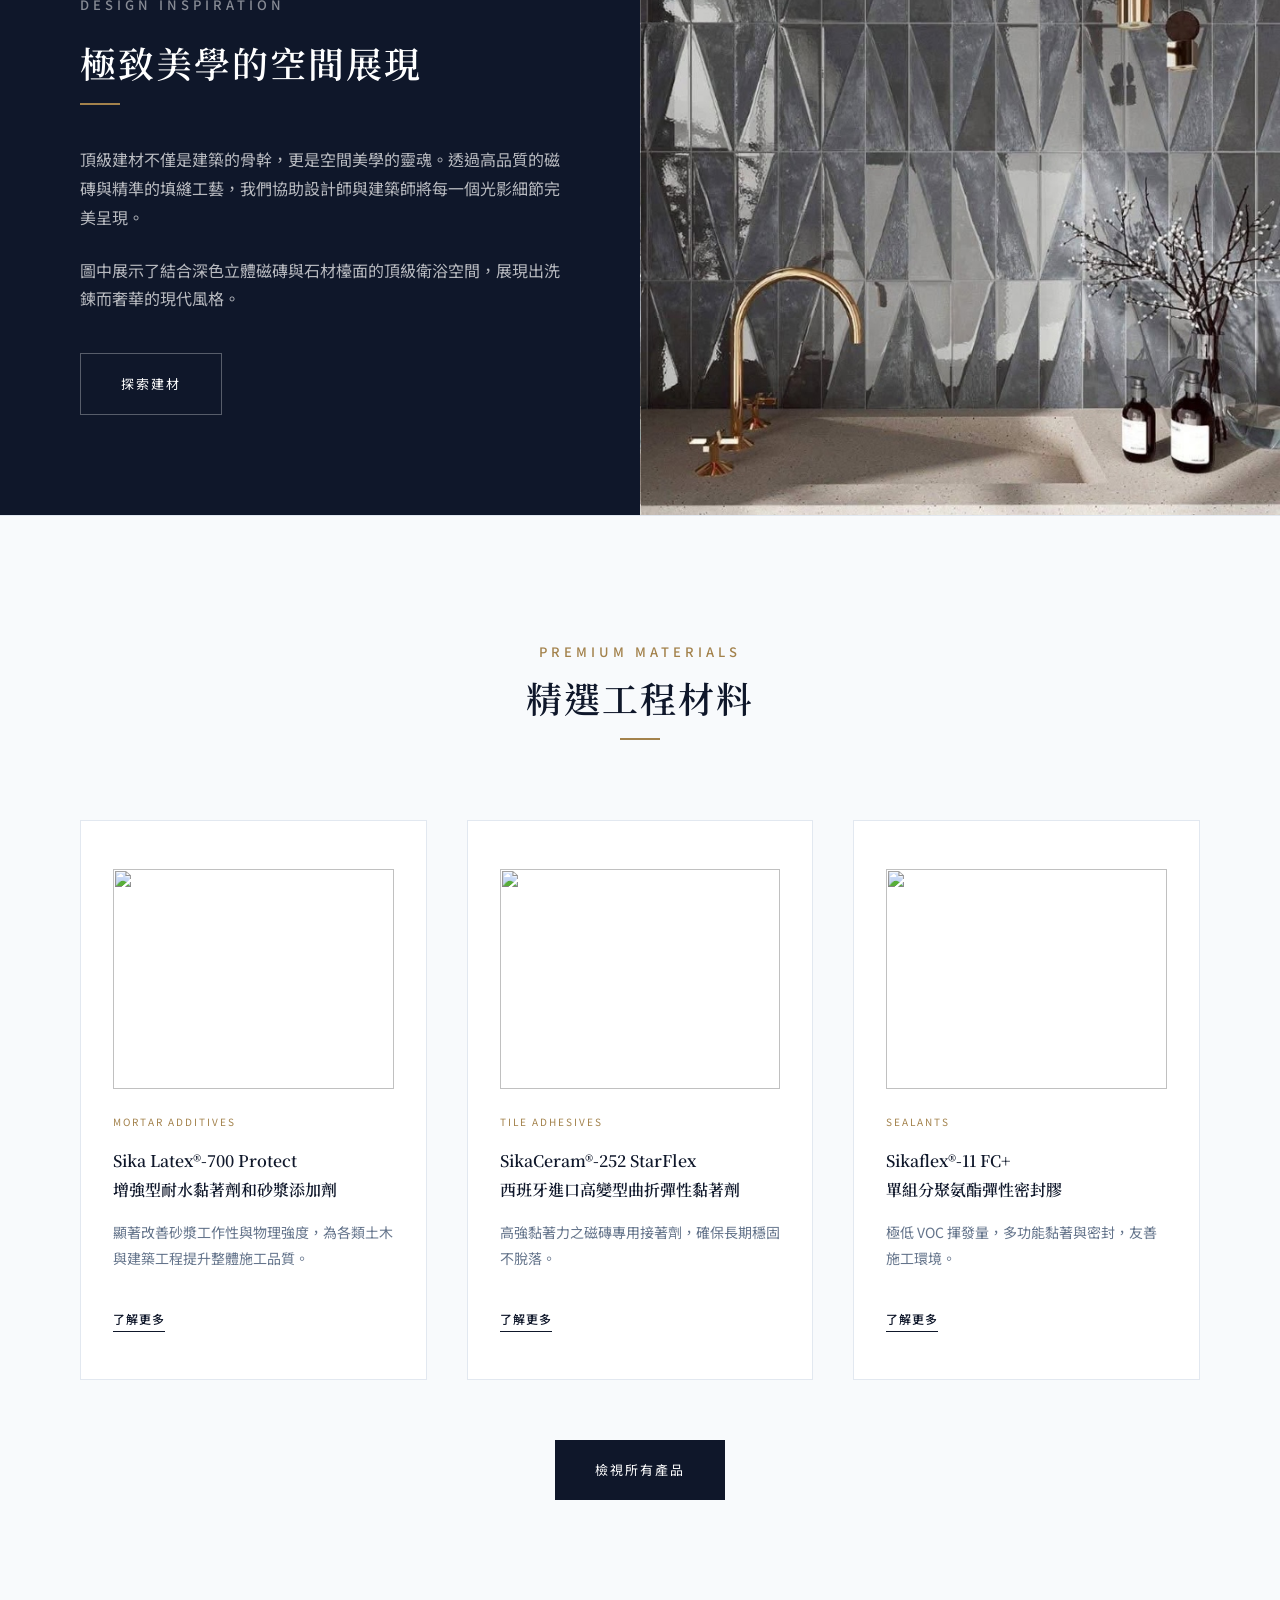
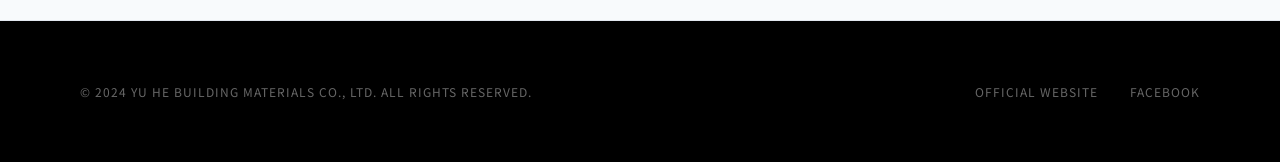
==== commit 594b93dc: "Upgrade hero to ultra-premium glassmorphism full-bleed layout" ====
--- a/index.html
+++ b/index.html
@@ -31,15 +31,15 @@
   </header>
   <div class="page-content">
     
-      <section class="hero" style="display: flex; align-items: center; justify-content: center; min-height: 70vh; text-align: center;">
-        <div class="container">
-          <div class="hero-content" style="max-width: 800px; margin: 0 auto;">
-            <span class="hero-tag reveal">SIKA 台灣總代理</span>
-            <h1 class="hero-title reveal delay-1" style="font-size: 64px; font-weight: 700; line-height: 1.2; letter-spacing: 2px;">宇禾建材<br><span style="font-size: 36px; font-weight: 400; display: block; margin-top: 12px; letter-spacing: 0;">您專業建築工程的頂尖合作夥伴</span></h1>
-            <p class="hero-desc reveal delay-2" style="font-size: 16px; margin: 0 auto 40px auto; color: var(--color-text-muted);">在速成主義盛行的時代，我們以精準為犁，深耕每寸工地。<br>提供高品質、低揮發的綠建築建材，讓每一次選擇都成為時間帶不走的建築詩篇。</p>
-            <div class="hero-actions reveal delay-3" style="justify-content: center;">
-              <a href="products.html" class="btn btn-primary">瀏覽產品目錄</a>
-              <a href="contact.html" class="btn btn-outline">與我們聯繫</a>
+      <section class="hero" style="position: relative; display: flex; align-items: center; justify-content: center; min-height: 85vh; text-align: center; color: #FFF; background-image: linear-gradient(to bottom, rgba(0, 0, 0, 0.3), rgba(0, 0, 0, 0.7)), url('showcase.jpg'); background-size: cover; background-position: center; background-attachment: fixed;">
+        <div class="container" style="position: relative; z-index: 2;">
+          <div class="hero-content" style="max-width: 900px; margin: 0 auto; padding: 40px;">
+            <span class="hero-tag reveal" style="color: #FFF; border-color: rgba(255,255,255,0.3); letter-spacing: 4px; background: rgba(0,0,0,0.2); backdrop-filter: blur(4px);">SIKA 台灣總代理</span>
+            <h1 class="hero-title reveal delay-1" style="font-size: 72px; font-weight: 700; line-height: 1.2; letter-spacing: 4px; text-shadow: 0 4px 20px rgba(0,0,0,0.3);">宇禾建材<br><span style="font-size: 32px; font-weight: 400; display: block; margin-top: 16px; letter-spacing: 2px; color: rgba(255,255,255,0.9);">您專業建築工程的頂尖合作夥伴</span></h1>
+            <p class="hero-desc reveal delay-2" style="font-size: 18px; line-height: 1.8; margin: 0 auto 40px auto; color: rgba(255,255,255,0.8); text-shadow: 0 2px 10px rgba(0,0,0,0.3);">在速成主義盛行的時代，我們以精準為犁，深耕每寸工地。<br>提供高品質、低揮發的綠建築建材，讓每一次選擇都成為時間帶不走的建築詩篇。</p>
+            <div class="hero-actions reveal delay-3" style="justify-content: center; gap: 24px;">
+              <a href="products.html" class="btn" style="background-color: var(--color-primary); color: #FFF; border: none; padding: 16px 40px; font-size: 16px; box-shadow: 0 8px 24px rgba(45, 90, 39, 0.4);">瀏覽產品目錄</a>
+              <a href="contact.html" class="btn" style="background: rgba(255, 255, 255, 0.1); backdrop-filter: blur(10px); color: #FFF; border: 1px solid rgba(255, 255, 255, 0.3); padding: 16px 40px; font-size: 16px;">與我們聯繫</a>
             </div>
           </div>
         </div>
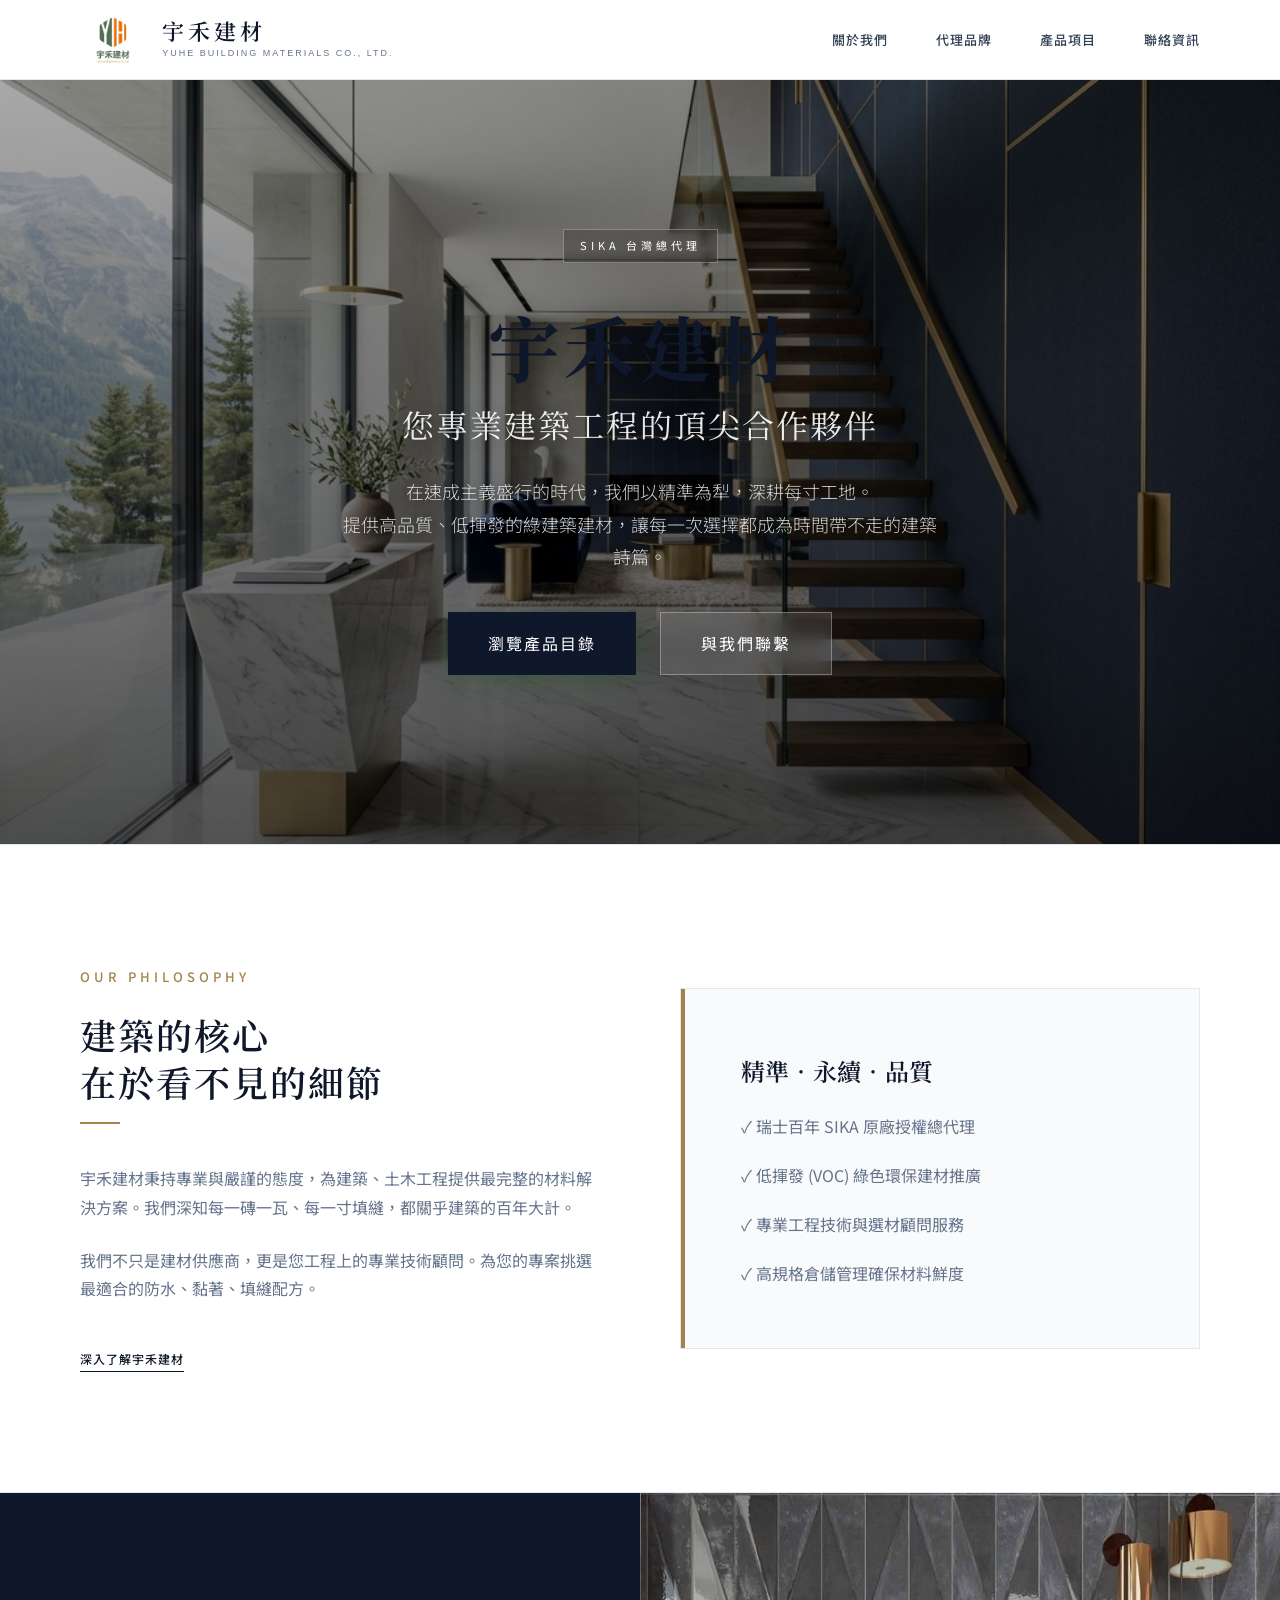
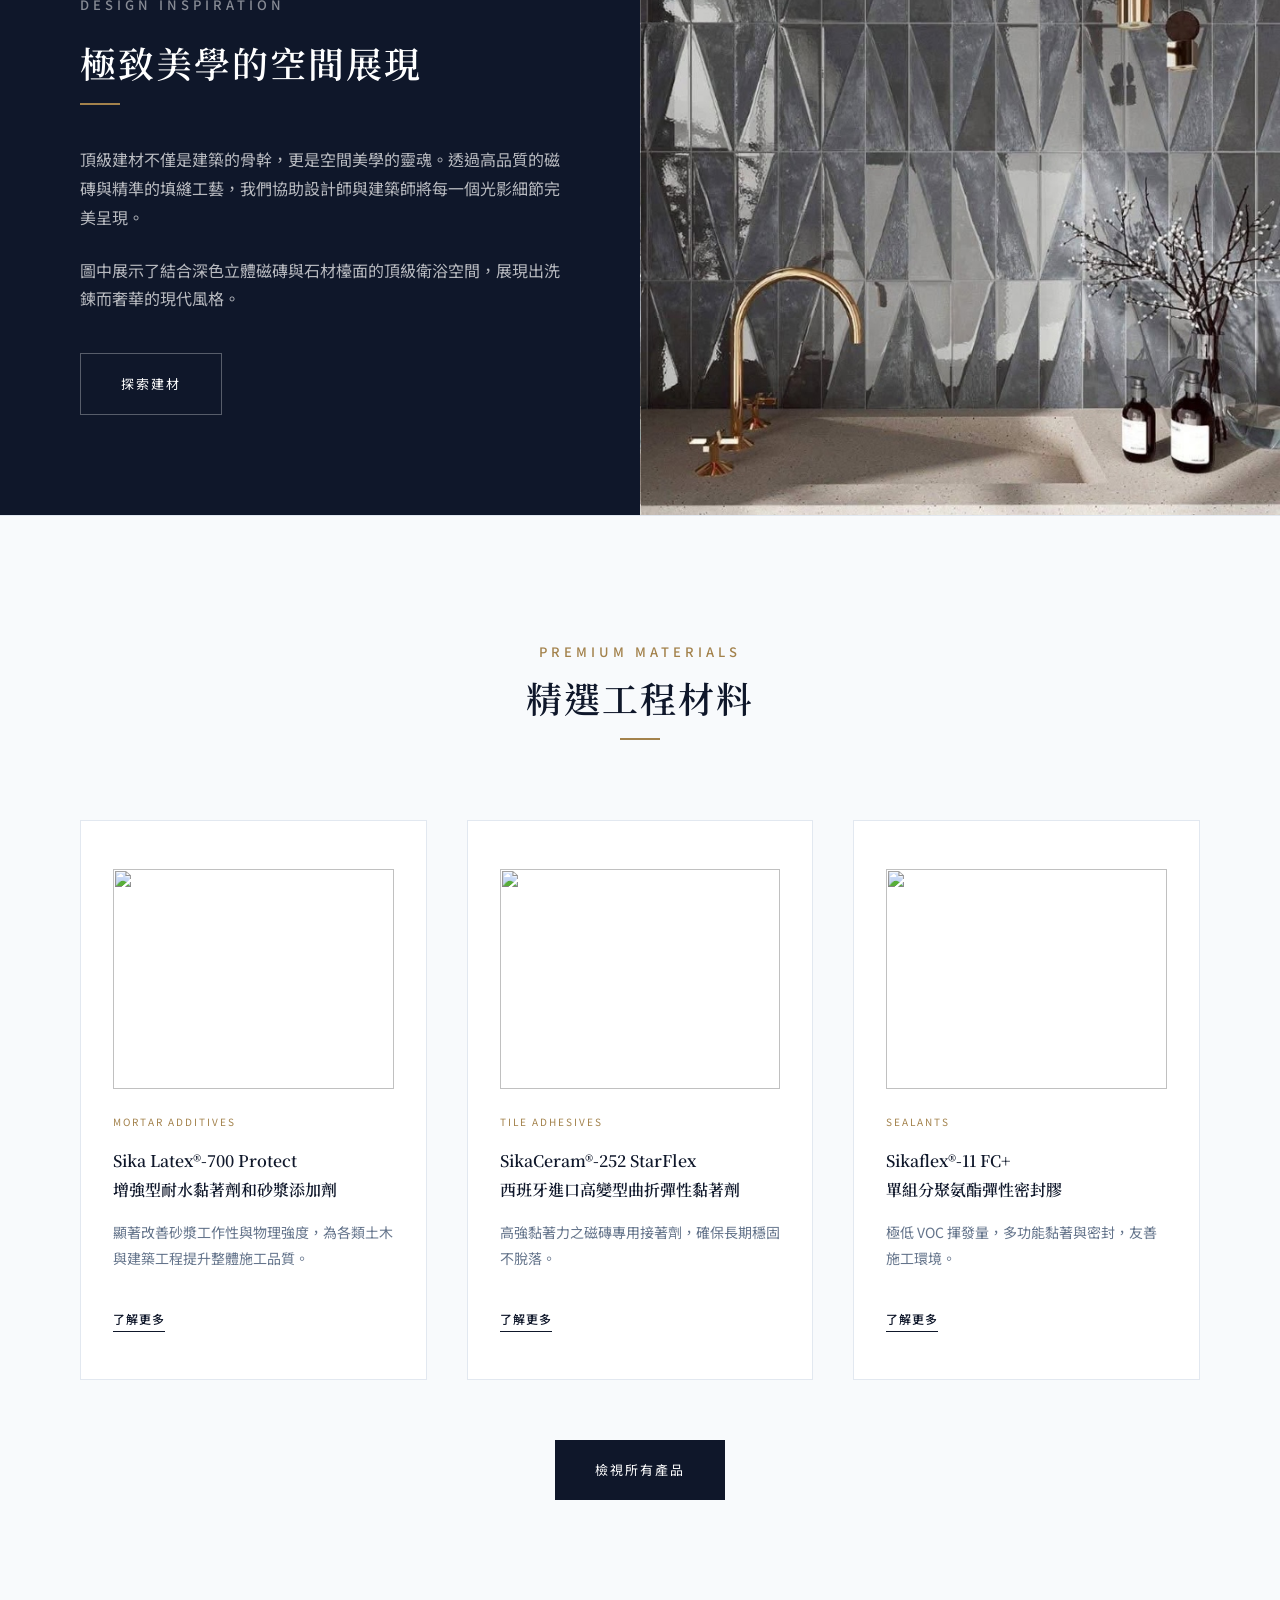
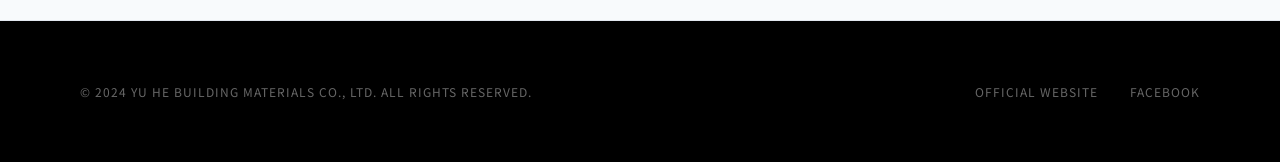
==== commit 51ee5085: "Change background image back to hero.png" ====
--- a/index.html
+++ b/index.html
@@ -31,7 +31,7 @@
   </header>
   <div class="page-content">
     
-      <section class="hero" style="position: relative; display: flex; align-items: center; justify-content: center; min-height: 85vh; text-align: center; color: #FFF; background-image: linear-gradient(to bottom, rgba(0, 0, 0, 0.3), rgba(0, 0, 0, 0.7)), url('showcase.jpg'); background-size: cover; background-position: center; background-attachment: fixed;">
+      <section class="hero" style="position: relative; display: flex; align-items: center; justify-content: center; min-height: 85vh; text-align: center; color: #FFF; background-image: linear-gradient(to bottom, rgba(0, 0, 0, 0.3), rgba(0, 0, 0, 0.7)), url('hero.png'); background-size: cover; background-position: center; background-attachment: fixed;">
         <div class="container" style="position: relative; z-index: 2;">
           <div class="hero-content" style="max-width: 900px; margin: 0 auto; padding: 40px;">
             <span class="hero-tag reveal" style="color: #FFF; border-color: rgba(255,255,255,0.3); letter-spacing: 4px; background: rgba(0,0,0,0.2); backdrop-filter: blur(4px);">SIKA 台灣總代理</span>
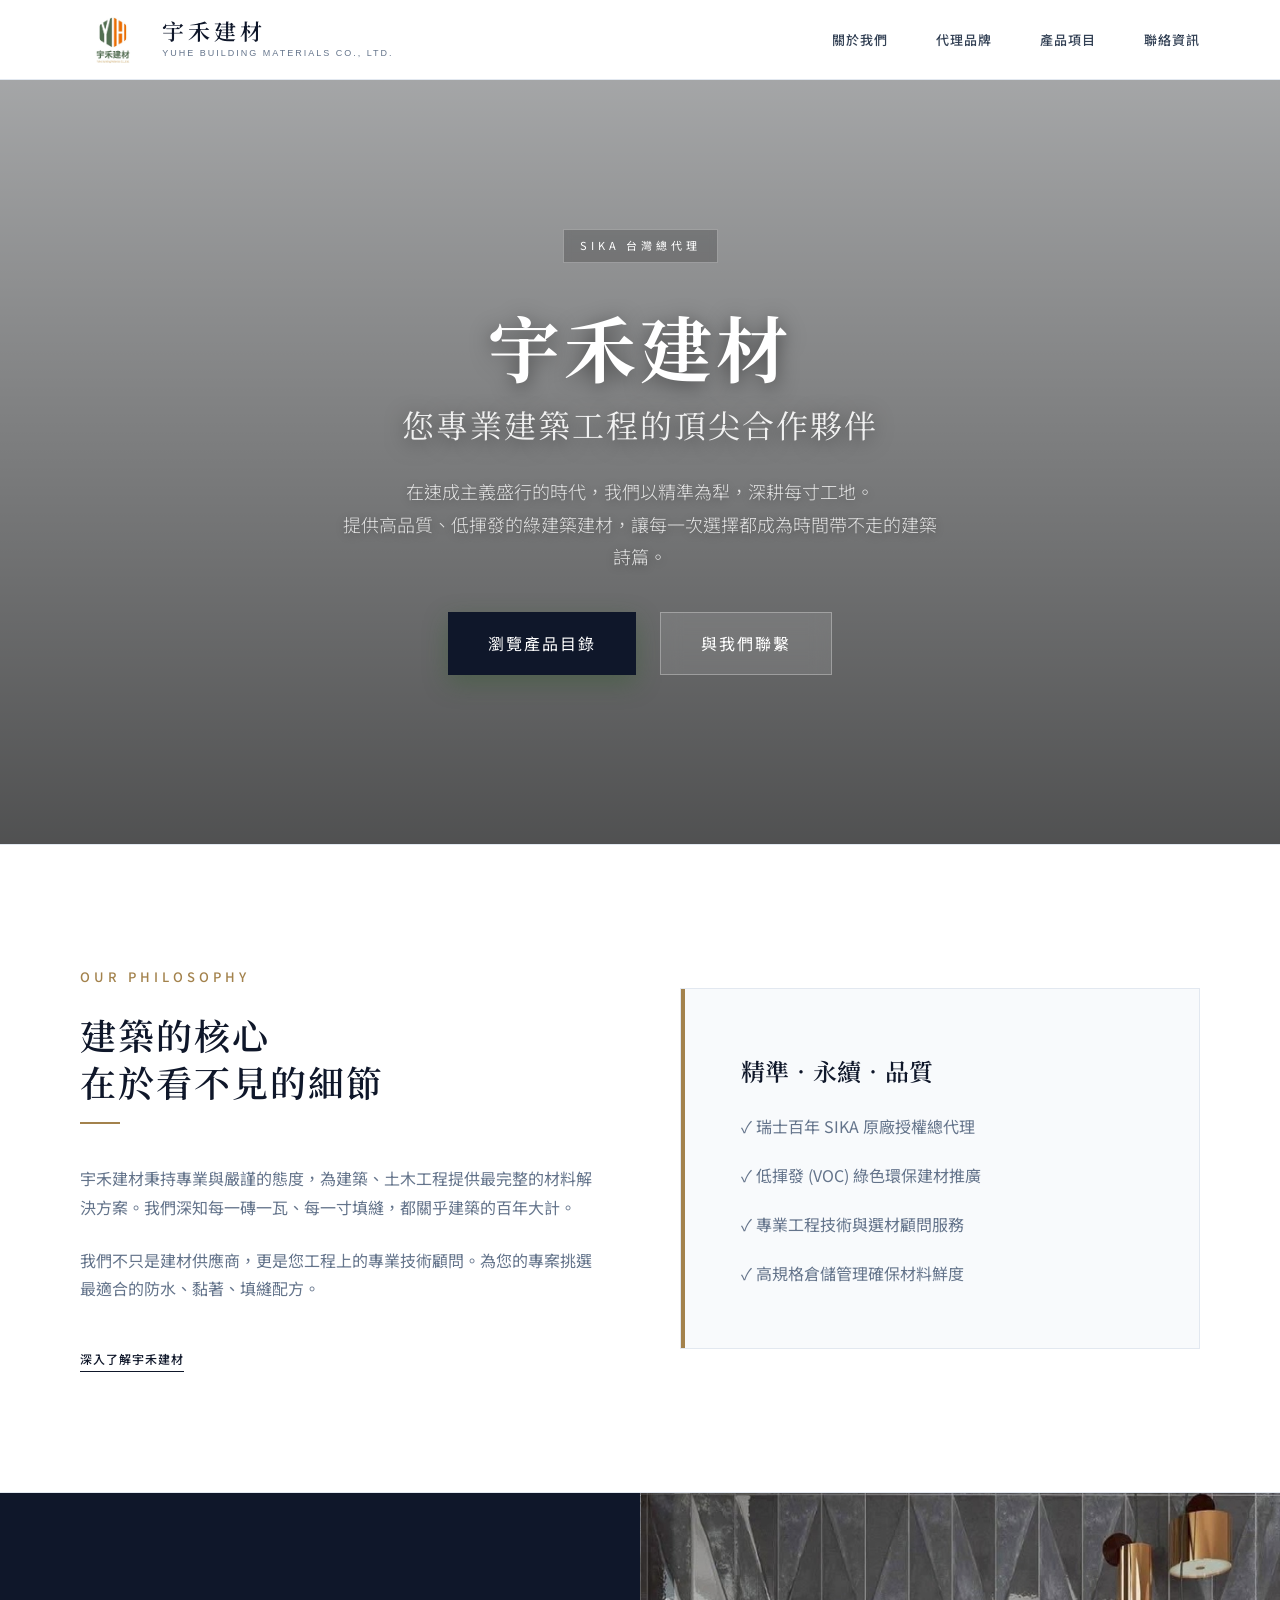
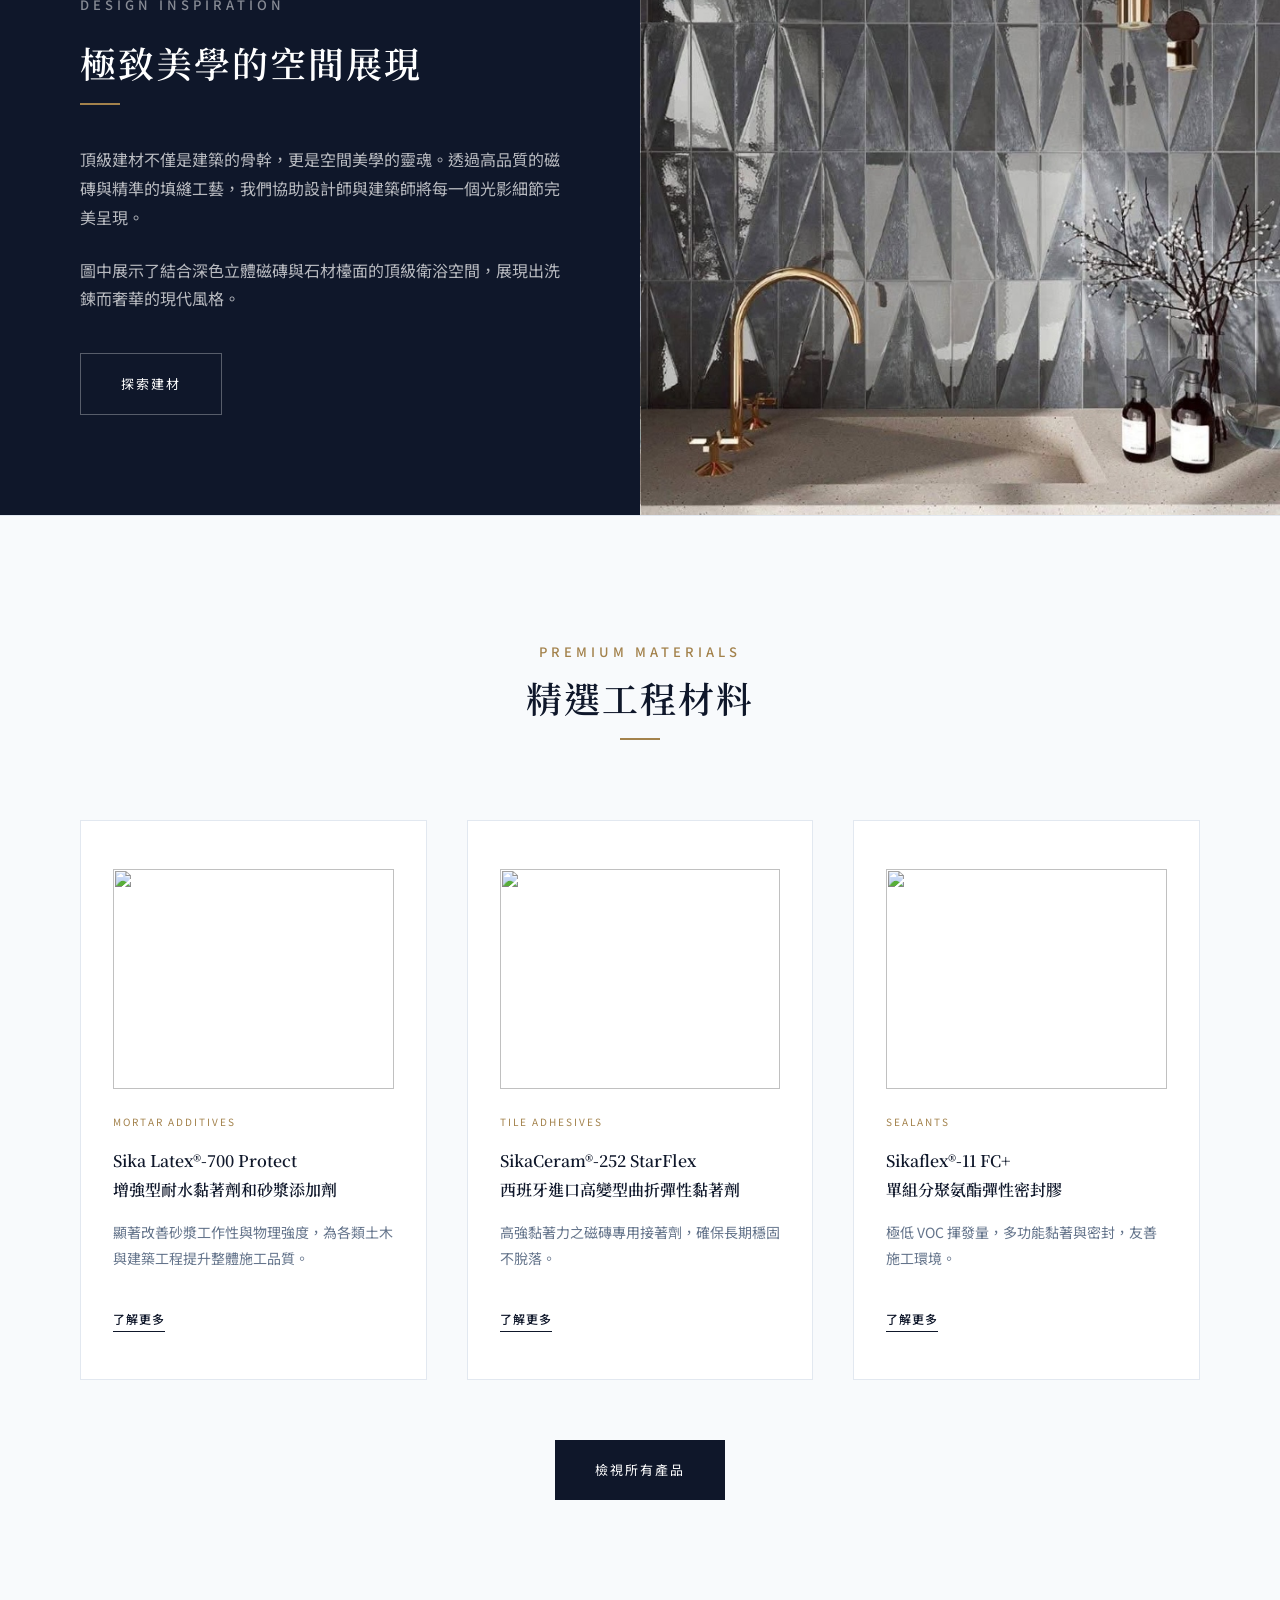
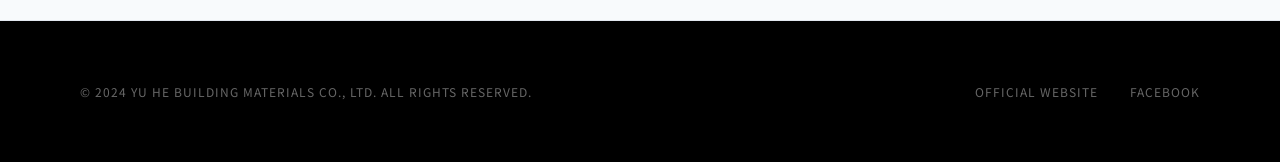
==== commit 7bf78a13: "Fix hero text color and restore original caulk gun background image" ====
--- a/index.html
+++ b/index.html
@@ -31,11 +31,11 @@
   </header>
   <div class="page-content">
     
-      <section class="hero" style="position: relative; display: flex; align-items: center; justify-content: center; min-height: 85vh; text-align: center; color: #FFF; background-image: linear-gradient(to bottom, rgba(0, 0, 0, 0.3), rgba(0, 0, 0, 0.7)), url('hero.png'); background-size: cover; background-position: center; background-attachment: fixed;">
+      <section class="hero" style="position: relative; display: flex; align-items: center; justify-content: center; min-height: 85vh; text-align: center; color: #FFF; background-image: linear-gradient(to bottom, rgba(0, 0, 0, 0.3), rgba(0, 0, 0, 0.7)), url('https://static.wixstatic.com/media/13d483_4deecc5fe87d43a38f80e11855ed6e4d~mv2.jpg/v1/fill/w_1920,h_1080,al_c,q_90/file.jpg'); background-size: cover; background-position: center; background-attachment: fixed;">
         <div class="container" style="position: relative; z-index: 2;">
           <div class="hero-content" style="max-width: 900px; margin: 0 auto; padding: 40px;">
             <span class="hero-tag reveal" style="color: #FFF; border-color: rgba(255,255,255,0.3); letter-spacing: 4px; background: rgba(0,0,0,0.2); backdrop-filter: blur(4px);">SIKA 台灣總代理</span>
-            <h1 class="hero-title reveal delay-1" style="font-size: 72px; font-weight: 700; line-height: 1.2; letter-spacing: 4px; text-shadow: 0 4px 20px rgba(0,0,0,0.3);">宇禾建材<br><span style="font-size: 32px; font-weight: 400; display: block; margin-top: 16px; letter-spacing: 2px; color: rgba(255,255,255,0.9);">您專業建築工程的頂尖合作夥伴</span></h1>
+            <h1 class="hero-title reveal delay-1" style="font-size: 72px; font-weight: 700; line-height: 1.2; letter-spacing: 4px; color: #FFF; text-shadow: 0 4px 20px rgba(0,0,0,0.5);">宇禾建材<br><span style="font-size: 32px; font-weight: 400; display: block; margin-top: 16px; letter-spacing: 2px; color: rgba(255,255,255,0.9);">您專業建築工程的頂尖合作夥伴</span></h1>
             <p class="hero-desc reveal delay-2" style="font-size: 18px; line-height: 1.8; margin: 0 auto 40px auto; color: rgba(255,255,255,0.8); text-shadow: 0 2px 10px rgba(0,0,0,0.3);">在速成主義盛行的時代，我們以精準為犁，深耕每寸工地。<br>提供高品質、低揮發的綠建築建材，讓每一次選擇都成為時間帶不走的建築詩篇。</p>
             <div class="hero-actions reveal delay-3" style="justify-content: center; gap: 24px;">
               <a href="products.html" class="btn" style="background-color: var(--color-primary); color: #FFF; border: none; padding: 16px 40px; font-size: 16px; box-shadow: 0 8px 24px rgba(45, 90, 39, 0.4);">瀏覽產品目錄</a>
